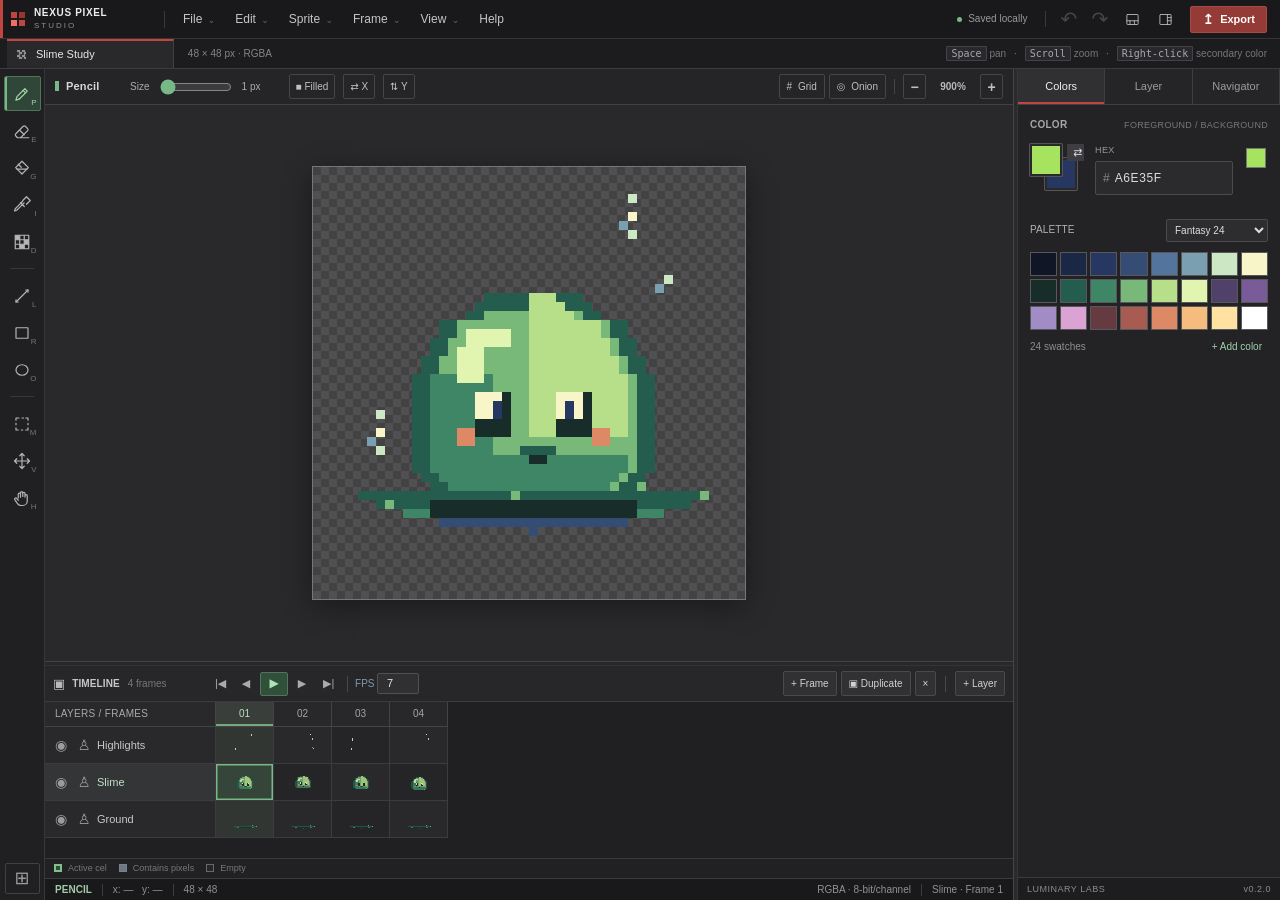
==== studio/index.html @ 0b6ae70a "Publish complete Open Pixel Studio v0.2.0 project" ====
<!doctype html>
<html lang="en">
<head>
  <meta charset="UTF-8" />
  <meta name="viewport" content="width=device-width,initial-scale=1.0" />
  <meta name="theme-color" content="#171719" />
  <title>Nexus Pixel Studio — Pixel art workspace</title>
  <link rel="stylesheet" href="style.css" />
  <link rel="stylesheet" href="workspace.css" />
</head>
<body>
<div class="app">
 <header class="topbar">
  <div class="brand" aria-label="Luminary Nexus Pixel Studio"><div class="brandmark" aria-hidden="true"><i></i><i></i><i></i><i></i></div><div class="brandtext">NEXUS <b>PIXEL</b><small>STUDIO</small></div></div>
  <div class="top-divider"></div>
  <div class="menurow">
   <div class="menu-group"><button class="menu-trigger" data-menu="file">File <span>⌄</span></button><div class="menu-pop" id="menu-file"><button data-action="new">New sprite <kbd>Ctrl N</kbd></button><button data-action="open">Open project / image <kbd>Ctrl O</kbd></button><button data-action="save">Save project <kbd>Ctrl S</kbd></button><div class="menu-rule"></div><button data-action="png">Export frame PNG</button><button data-action="sheet">Export sprite sheet</button><button data-action="gif">Export animated GIF</button><button data-action="atlas">Export atlas JSON</button></div></div>
   <div class="menu-group"><button class="menu-trigger" data-menu="edit">Edit <span>⌄</span></button><div class="menu-pop" id="menu-edit"><button data-action="undo">Undo <kbd>Ctrl Z</kbd></button><button data-action="redo">Redo <kbd>Ctrl Y</kbd></button><div class="menu-rule"></div><button data-action="copy">Copy selected <kbd>Ctrl C</kbd></button><button data-action="cut">Cut selected <kbd>Ctrl X</kbd></button><button data-action="paste">Paste selection <kbd>Ctrl V</kbd></button><button data-action="delete-selection">Clear selection <kbd>Del</kbd></button><button data-action="deselect">Deselect <kbd>Ctrl D</kbd></button></div></div>
   <div class="menu-group"><button class="menu-trigger" data-menu="sprite">Sprite <span>⌄</span></button><div class="menu-pop" id="menu-sprite"><button data-action="resize">Resize canvas</button><button data-action="flip-h">Flip active cel horizontally</button><button data-action="flip-v">Flip active cel vertically</button><button data-action="clear-cel">Clear active cel</button><div class="menu-rule"></div><button data-action="toggle-grid">Toggle pixel grid</button><button data-action="toggle-onion">Toggle onion skin</button></div></div>
   <div class="menu-group"><button class="menu-trigger" data-menu="frame">Frame <span>⌄</span></button><div class="menu-pop" id="menu-frame"><button data-action="add-frame">New empty frame</button><button data-action="duplicate-frame">Duplicate frame</button><button data-action="delete-frame">Delete frame</button><button data-action="play">Play / pause <kbd>Enter</kbd></button></div></div>
   <div class="menu-group"><button class="menu-trigger" data-menu="view">View <span>⌄</span></button><div class="menu-pop" id="menu-view"><button data-action="fit-view">Fit artwork <kbd>F</kbd></button><button data-action="toggle-inspector">Toggle right dock <kbd>Tab</kbd></button><button data-action="toggle-timeline">Toggle timeline <kbd>Shift Tab</kbd></button><div class="menu-rule"></div><button data-action="reset-workspace">Reset workspace</button><div class="menu-rule"></div><button data-action="fullscreen">Full-screen workspace</button></div></div>
   <button class="header-help" id="helpBtn" title="Keyboard shortcuts">Help</button>
  </div>
  <div class="top-spacer"></div>
  <div class="autosave"><span class="save-dot"></span><span id="saveStatus">Saved locally</span></div>
  <div class="header-sep"></div>
  <button class="icon-button" data-action="undo" id="undoBtn" title="Undo (Ctrl+Z)">↶</button>
  <button class="icon-button" data-action="redo" id="redoBtn" title="Redo (Ctrl+Y)">↷</button>
  <button class="icon-button workspace-button" id="timelinePaneBtn" title="Show or hide timeline (Shift+Tab)" aria-label="Toggle timeline" aria-pressed="true"><svg viewBox="0 0 24 24" aria-hidden="true"><rect x="3" y="4" width="18" height="16" rx="1"/><path d="M3 14h18M8 14v6M15 14v6"/></svg></button>
  <button class="icon-button workspace-button" id="dockPaneBtn" title="Show or hide tools dock (Tab)" aria-label="Toggle right dock" aria-pressed="true"><svg viewBox="0 0 24 24" aria-hidden="true"><rect x="3" y="4" width="18" height="16" rx="1"/><path d="M15 4v16M15 9h6M15 14h6"/></svg></button>
  <button class="primary-button" id="exportBtn" data-action="sheet" title="Export sprite sheet. Other formats: File menu"><span>↥</span> Export</button>
 </header>
 <div class="documentbar">
  <div class="documenttab"><div class="tab-swatch"></div><input id="docName" value="Slime Study" aria-label="Project name" spellcheck="false"/><span class="tab-dot" id="dirtyDot">●</span></div>
  <span class="doc-meta" id="docMeta">48 × 48 px · RGBA</span>
  <div class="doc-fill"></div>
  <span class="hint"><kbd>Space</kbd> pan <span class="muted">·</span> <kbd>Scroll</kbd> zoom <span class="muted">·</span> <kbd>Right-click</kbd> secondary color</span>
 </div>
 <main class="workarea">
  <aside class="toolrail" aria-label="Drawing tools">
   <div class="rail-label">DRAW</div>
   <button class="tool active" data-tool="pencil" title="Pencil (P)"><span class="tool-symbol">✎</span><small>P</small></button>
   <button class="tool" data-tool="eraser" title="Eraser (E)"><span class="tool-symbol">◩</span><small>E</small></button>
   <button class="tool" data-tool="fill" title="Fill bucket (G)"><span class="tool-symbol">◈</span><small>G</small></button>
   <button class="tool" data-tool="eyedropper" title="Eyedropper (I)"><span class="tool-symbol">◉</span><small>I</small></button>
   <button class="tool" data-tool="dither" title="Dither brush (D)"><span class="tool-symbol">▦</span><small>D</small></button>
   <div class="rail-divider"></div><div class="rail-label">SHAPE</div>
   <button class="tool" data-tool="line" title="Line (L)"><span class="tool-symbol">╱</span><small>L</small></button>
   <button class="tool" data-tool="rect" title="Rectangle (R)"><span class="tool-symbol">▢</span><small>R</small></button>
   <button class="tool" data-tool="ellipse" title="Ellipse (O)"><span class="tool-symbol">◯</span><small>O</small></button>
   <div class="rail-divider"></div><div class="rail-label">EDIT</div>
   <button class="tool" data-tool="select" title="Rectangular marquee (M)"><span class="tool-symbol">▤</span><small>M</small></button>
   <button class="tool" data-tool="move" title="Move pixels (V)"><span class="tool-symbol">✥</span><small>V</small></button>
   <button class="tool" data-tool="hand" title="Pan (H)"><span class="tool-symbol">⛶</span><small>H</small></button>
   <div class="rail-grow"></div>
   <button class="rail-bottom" id="fitBtn" title="Fit sprite to view">⊞</button>
  </aside>
  <section class="editor-area">
   <div class="canvas-controls">
    <div class="panel-title"><span id="canvasToolName">Pencil</span></div>
    <div class="control-group brush-control"><label for="brushSize">Size</label><input type="range" id="brushSize" min="1" max="16" value="1" /><output id="brushSizeLabel">1 px</output></div>
    <div class="control-group"><button class="tiny-toggle" id="filledToggle" title="Filled shape">■ Filled</button><button class="tiny-toggle" id="symXToggle" title="Mirror horizontally">⇄ X</button><button class="tiny-toggle" id="symYToggle" title="Mirror vertically">⇅ Y</button></div>
    <div class="right-controls"><button class="small-ctl" id="gridToggle" title="Pixel grid"># <span>Grid</span></button><button class="small-ctl" id="onionToggle" title="Previous/next frame overlay">◎ <span>Onion</span></button><span class="control-sep"></span><button class="zoom-ctl" id="zoomOut">−</button><b id="zoomValue">1200%</b><button class="zoom-ctl" id="zoomIn">+</button></div>
   </div>
   <div class="canvas-viewport" id="viewport" tabindex="0" aria-label="Pixel editor canvas">
    <div class="work-grid"></div>
    <div class="canvas-center" id="artboard">
      <canvas id="onionCanvas" aria-hidden="true"></canvas>
      <canvas id="renderCanvas" aria-label="Pixel art drawing canvas"></canvas>
      <div id="pixelGrid"></div><canvas id="interactiveCanvas" aria-hidden="true"></canvas>
      <div id="selectionBox" hidden></div>
    </div>
    <div class="viewport-head"><span class="live-indicator"></span><span>PIXEL PREVIEW</span><span class="viewport-head-muted">nearest neighbor</span></div>
    <div class="viewport-bottom"><div class="axis-mark">↖ <span>Origin · top left</span></div><div class="viewport-instruction">Drag to draw <span>·</span> <kbd>Shift</kbd> straight line</div></div>
   </div>
   <div class="statusbar"><span class="status-tool" id="statusTool">✎ Pencil</span><span class="status-sep"></span><span id="coordLabel">x: — &nbsp; y: —</span><span class="status-sep"></span><span id="sizeLabel">48 × 48</span><span class="status-spacer"></span><span>RGBA · 8-bit/channel</span><span class="status-sep"></span><span id="activeCellLabel">Layer 1 · Frame 1</span></div>
   <div class="timeline-resize" id="timelineResize" role="separator" aria-label="Resize timeline" aria-orientation="horizontal" tabindex="0"></div>
   <div class="timeline-panel">
    <div class="timeline-top"><div class="timeline-heading"><span class="timeline-glyph">▣</span> TIMELINE <span id="frameCountLabel" class="subheading">4 frames</span></div><div class="playback-controls"><button id="firstFrameBtn" title="First frame">|◀</button><button id="prevFrameBtn" title="Previous frame">◀</button><button id="playBtn" class="play-btn" title="Play animation (Enter)">▶</button><button id="nextFrameBtn" title="Next frame">▶</button><button id="lastFrameBtn" title="Last frame">▶|</button><span class="playback-divider"></span><label for="fpsInput">FPS</label><input id="fpsInput" type="number" min="1" max="30" value="8" /></div><div class="timeline-actions"><button id="addFrameBtn" title="Add empty frame">+ Frame</button><button id="duplicateFrameBtn" title="Duplicate frame">▣ Duplicate</button><button id="deleteFrameBtn" title="Delete current frame">×</button><span class="playback-divider"></span><button id="addLayerBtn" title="New layer">+ Layer</button></div></div>
    <div class="timeline-scroll"><div id="timelineGrid" class="timeline-grid"></div></div>
    <div class="timeline-footer"><span><span class="legend-cel active-legend"></span> Active cel</span><span><span class="legend-cel occupied-legend"></span> Contains pixels</span><span><span class="legend-cel empty-legend"></span> Empty</span><div class="timeline-footer-grow"></div><span>Click a cel to edit · Double-click layer name to rename</span></div>
   </div>
  </section>
  <div class="dock-resize" id="dockResize" role="separator" aria-label="Resize right dock" aria-orientation="vertical" tabindex="0"></div>
  <aside class="inspector" id="inspector" data-active-tab="color" aria-label="Editor dock">
   <div class="dock-tabs" role="tablist" aria-label="Dock panels"><button class="dock-tab active" data-dock-tab="color" id="tabColor" role="tab" aria-selected="true" aria-controls="dock-color">Colors</button><button class="dock-tab" data-dock-tab="layer" id="tabLayer" role="tab" aria-selected="false" aria-controls="dock-layer">Layer</button><button class="dock-tab" data-dock-tab="navigator" id="tabNavigator" role="tab" aria-selected="false" aria-controls="dock-navigator">Navigator</button></div>
   <div class="inspector-scroll">
    <div class="inspector-section preview-section" id="dock-navigator" role="tabpanel" aria-labelledby="tabNavigator"><div class="section-heading">LIVE PREVIEW <button id="previewToggle" class="section-button" title="Play / pause preview">▶</button></div><div class="preview-container"><canvas id="previewCanvas" width="48" height="48" aria-label="Live pixel art preview"></canvas></div><div class="preview-caption"><span id="previewName">Slime Study</span><span id="previewFrame">01 / 04</span></div></div>
    <div class="inspector-section color-section" id="dock-color" role="tabpanel" aria-labelledby="tabColor"><div class="section-heading">COLOR <span class="section-faint">FOREGROUND / BACKGROUND</span></div><div class="color-main"><div class="color-stack"><button id="bgSwatch" class="stack-bg" title="Secondary color"></button><button id="fgSwatch" class="stack-fg" title="Primary color"></button><button id="swapColors" class="swap-colors" title="Swap colors (X)">⇄</button></div><div class="color-meta"><label for="colorHex">HEX</label><div class="hex-wrap"><span>#</span><input id="colorHex" value="A6E35F" maxlength="6" spellcheck="false" aria-label="Hex color"/></div></div><input type="color" id="colorPicker" value="#a6e35f" aria-label="Color picker" title="Pick foreground color" /></div>
     <div class="palette-heading"><span>PALETTE</span><select id="paletteSelect" aria-label="Color palette"><option value="DB32">DawnBringer 32</option><option value="PICO8">PICO-8</option><option value="FANTASY">Fantasy 24</option><option value="CUSTOM">Custom</option></select></div><div id="paletteGrid" class="palette-grid"></div><div class="palette-bottom"><span id="paletteInfo">32 swatches</span><button id="addColorBtn">+ Add color</button></div>
    </div>
    <div class="inspector-section layer-section" id="dock-layer" role="tabpanel" aria-labelledby="tabLayer"><div class="section-heading">ACTIVE LAYER <span class="section-faint" id="layerIndex">01 / 03</span></div><div class="layer-properties"><input id="layerName" class="layer-name-input" aria-label="Layer name" value="Highlights"/><div class="layer-property-row"><label>Opacity</label><input id="layerOpacity" type="range" min="0" max="100" value="100"/><span id="opacityReadout">100%</span></div><div class="layer-buttons"><button id="toggleLayerVisibility">◉ Visible</button><button id="toggleLayerLock">♙ Unlocked</button></div><div class="layer-buttons"><button id="layerUp" title="Move layer up">↑ Raise</button><button id="layerDown" title="Move layer down">↓ Lower</button><button id="deleteLayerBtn" title="Delete active layer">× Delete</button></div></div></div>
    <div class="inspector-section export-section" aria-hidden="true"><div class="section-heading">QUICK EXPORT</div><div class="export-tiles"><button data-action="png"><span class="export-icon">▤</span><span>PNG<small>Current frame</small></span></button><button data-action="gif"><span class="export-icon">▣</span><span>GIF<small>Animated loop</small></span></button><button data-action="sheet"><span class="export-icon">▦</span><span>Sheet<small>All frames</small></span></button><button data-action="save"><span class="export-icon">◫</span><span>Project<small>Editable .npx</small></span></button></div></div>
   </div>
   <div class="inspector-footer"><span>LUMINARY LABS</span><span>v0.2.0</span></div>
  </aside>
 </main>
</div>
<div id="toast" class="toast" role="status" aria-live="polite"></div>
<input id="fileInput" type="file" accept=".npx,.json,image/png,image/webp" hidden/>
<dialog id="newDialog" class="modal"><form method="dialog" id="newForm"><div class="modal-top"><div class="modal-kicker">FILE / NEW</div><h2>New sprite</h2><p>Create an RGBA document with a transparent or solid background.</p></div><label>Project name<input name="name" type="text" value="Untitled Sprite" maxlength="60" required /></label><div class="modal-grid"><label>Width (px)<input name="width" type="number" value="64" min="1" max="512" required /></label><label>Height (px)<input name="height" type="number" value="64" min="1" max="512" required /></label></div><label>First layer<select name="background"><option value="transparent">Transparent</option><option value="white">White background</option></select></label><div class="modal-actions"><button type="button" class="ghost-button" id="newCancel">Cancel</button><button type="submit" class="primary-button">Create sprite</button></div></form></dialog>
<dialog id="resizeDialog" class="modal"><form method="dialog" id="resizeForm"><div class="modal-top"><div class="modal-kicker">SPRITE PROPERTIES</div><h2>Resize canvas</h2><p>Resizes the canvas for every layer and frame, preserving artwork from the upper-left corner.</p></div><div class="modal-grid"><label>Width (px)<input name="width" type="number" min="1" max="512" required /></label><label>Height (px)<input name="height" type="number" min="1" max="512" required /></label></div><div class="modal-actions"><button type="button" class="ghost-button" id="resizeCancel">Cancel</button><button type="submit" class="primary-button">Resize</button></div></form></dialog>
<dialog id="helpDialog" class="modal help-modal"><div class="modal-kicker">HELP / KEYBOARD</div><h2>Shortcuts</h2><div class="shortcut-columns"><div><h3>Tools</h3><p><kbd>P</kbd> Pencil</p><p><kbd>E</kbd> Eraser</p><p><kbd>G</kbd> Fill</p><p><kbd>I</kbd> Eyedropper</p><p><kbd>D</kbd> Dither</p><p><kbd>L</kbd> Line</p><p><kbd>R</kbd> Rectangle</p><p><kbd>O</kbd> Ellipse</p><p><kbd>M</kbd> Select</p><p><kbd>V</kbd> Move selection</p><p><kbd>H</kbd> Hand / pan</p></div><div><h3>Workspace</h3><p><kbd>Ctrl Z/Y</kbd> Undo / redo</p><p><kbd>Ctrl S</kbd> Save project</p><p><kbd>Ctrl O</kbd> Open project</p><p><kbd>Ctrl N</kbd> New document</p><p><kbd>Ctrl C/X/V</kbd> Copy / cut / paste</p><p><kbd>Ctrl D</kbd> Deselect</p><p><kbd>Del</kbd> Clear selected pixels</p><p><kbd>X</kbd> Swap colors</p><p><kbd>Enter</kbd> Play / pause</p><p><kbd>[ / ]</kbd> Brush size</p><p><kbd>Space + drag</kbd> Pan</p><p><kbd>Tab</kbd> Toggle right dock</p><p><kbd>Shift Tab</kbd> Toggle timeline</p><p><kbd>F</kbd> Fit artwork</p><p><kbd>Wheel</kbd> Zoom</p></div></div><div class="modal-actions"><button id="helpClose" class="primary-button">Done</button></div></dialog>
<script src="app.js"></script>
</body>
</html>
---- studio/style.css ----
:root{--bg:#0c1322;--bg2:#111b2d;--surface:#172338;--raised:#1c2a40;--border:#2a3850;--border2:#35435b;--text:#e6edf8;--sub:#99a9c1;--muted:#72849f;--accent:#b8f56b;--accent-bg:#283c31;--violet:#ad9cff;--pixel:#79dcce;--danger:#ee8b90;--shadow:0 18px 54px #0005}
*{box-sizing:border-box}html,body{width:100%;height:100%;margin:0}body{background:var(--bg);color:var(--text);font:13px/1.4 'Segoe UI',Inter,system-ui,-apple-system,sans-serif;overflow:hidden}button,input,select{font:inherit}button{cursor:pointer;color:inherit}button:disabled{opacity:.35;cursor:default}button:focus-visible,input:focus-visible,select:focus-visible{outline:2px solid var(--accent);outline-offset:2px}button:hover:not(:disabled){filter:brightness(1.14)}.app{height:100vh;min-height:560px;display:flex;flex-direction:column}.topbar{height:64px;display:flex;align-items:center;gap:13px;background:#0e1726;border-bottom:1px solid #2b3850;padding:0 20px;flex-shrink:0}.brand{width:184px;display:flex;align-items:center;gap:13px;flex-shrink:0}.brandmark{display:grid;grid-template-columns:repeat(2,11px);grid-template-rows:repeat(2,11px);gap:3px;transform:rotate(-4deg)}.brandmark i{background:var(--accent);display:block}.brandmark i:nth-child(2){background:#87d9c7}.brandmark i:nth-child(3){background:#8478df}.brandmark i:nth-child(4){background:#d7f5a1}.brandtext{font-weight:800;line-height:1.13;letter-spacing:1.25px;font-size:14px}.brandtext b{color:var(--accent)}.brandtext small{display:block;font-size:9px;letter-spacing:4.1px;color:var(--sub);margin-top:3px;font-weight:700}.top-divider,.header-sep{height:26px;width:1px;background:var(--border);margin:0 3px}.menurow{display:flex;align-items:center;gap:2px}.menu-group{position:relative}.menu-trigger,.header-help{background:none;border:0;border-radius:5px;padding:8px 10px;color:#c2cee0;font-weight:550}.menu-trigger span{margin-left:5px;color:var(--muted)}.header-help span{margin-left:4px;color:var(--accent)}.menu-pop{display:none;position:absolute;z-index:100;top:35px;left:0;background:#202c40;border:1px solid #40516b;border-radius:10px;padding:7px;min-width:240px;box-shadow:var(--shadow)}.menu-group.open .menu-pop{display:block}.menu-pop button{background:transparent;border:0;display:flex;align-items:center;justify-content:space-between;width:100%;padding:9px 10px;text-align:left;border-radius:5px}.menu-pop button:hover{background:#344760}.menu-rule{height:1px;background:var(--border2);margin:5px}.menu-pop kbd{font-size:10px;color:var(--muted);margin-left:20px}.top-spacer,.doc-fill{flex:1}.autosave{display:flex;align-items:center;gap:8px;color:#a0b5a7;font-size:12px;white-space:nowrap}.save-dot{height:6px;width:6px;border-radius:50%;background:#9ad987;box-shadow:0 0 0 3px #9ad98716}.icon-button{border:0;border-radius:7px;background:#1b2639;font-size:22px;width:35px;height:35px}.primary-button{display:inline-flex;align-items:center;gap:9px;background:var(--accent);color:#172719;padding:11px 16px;border:1px solid #c3ff7d;border-radius:7px;font-weight:780}.primary-button span:first-child{font-size:18px;line-height:1}.primary-button .arrow{color:#627d4d;font-size:11px}.documentbar{height:43px;display:flex;align-items:center;gap:15px;padding:0 18px;background:#141e30;border-bottom:1px solid var(--border);flex-shrink:0}.documenttab{height:100%;display:flex;align-items:center;gap:10px;padding:0 13px;background:#202e44;border-left:1px solid #32435c;border-right:1px solid #32435c;border-top:2px solid var(--accent)}.tab-swatch{width:11px;height:11px;background:linear-gradient(90deg,#a3cf65 50%,#7a9c56 50%)}#docName{border:0;background:none;color:var(--text);font-weight:650;width:116px;outline:0}#docName:focus{border-bottom:1px solid var(--accent)}.tab-dot{font-size:10px;color:var(--accent);opacity:0}.tab-dot.dirty{opacity:1}.doc-meta,.hint{font-size:11px;color:var(--muted);white-space:nowrap}.hint kbd{color:#afbad0;font-size:10px;background:#253248;padding:3px 5px;border-radius:4px}.hint .muted{margin:0 8px}.workarea{min-height:0;flex:1;display:flex}.toolrail{width:64px;background:#101a2a;border-right:1px solid var(--border);display:flex;flex-direction:column;align-items:center;padding:13px 8px 9px;gap:4px;flex-shrink:0;overflow-y:auto;scrollbar-width:none}.rail-label{font-size:8px;letter-spacing:1.8px;color:#697e98;font-weight:800;margin:6px 0 3px}.tool{width:43px;height:40px;border:1px solid transparent;background:transparent;color:#a6b6cb;border-radius:7px;display:flex;align-items:center;justify-content:center;position:relative}.tool:hover{background:#223249;border-color:#334861}.tool.active{background:#293e38;border-color:#567d51;color:var(--accent)}.tool-symbol{font-size:23px;line-height:1;font-family:Arial,sans-serif}.tool small{position:absolute;right:3px;bottom:1px;font-size:8px;color:#899bb2}.tool.active small{color:#8fb96a}.rail-divider{height:1px;background:var(--border);width:31px;margin:8px}.rail-grow{flex:1;min-height:15px}.rail-bottom{background:#1c2a3c;border:1px solid var(--border);border-radius:7px;width:40px;height:36px;color:var(--sub);font-size:22px}.editor-area{min-width:0;flex:1;display:flex;flex-direction:column}.canvas-controls{height:49px;display:flex;gap:25px;align-items:center;border-bottom:1px solid var(--border);background:#172236;padding:0 17px;flex-shrink:0}.panel-title,.section-heading,.timeline-heading{font-size:10px;font-weight:800;letter-spacing:1.45px;color:#c1d2e7;white-space:nowrap}.tiny-cube{display:inline-block;height:9px;width:9px;background:var(--accent);margin-right:7px}.context-divider{color:#637894;margin:0 5px}.panel-title #canvasToolName{color:var(--accent);letter-spacing:.2px;text-transform:none}.control-group{display:flex;align-items:center;gap:9px}.control-group label,.control-group output{color:var(--sub);font-size:11px}.control-group input[type=range]{width:84px}.control-group output{min-width:34px}.tiny-toggle{font-size:11px;background:#1d2b40;border:1px solid #30425c;border-radius:5px;padding:6px 8px;white-space:nowrap}.tiny-toggle.selected,.small-ctl.selected{background:#314b39;border-color:#678d62;color:var(--accent)}.right-controls{margin-left:auto;display:flex;align-items:center;gap:9px}.small-ctl,.zoom-ctl{background:#1c2b41;border:1px solid #304159;border-radius:5px;padding:6px 8px;white-space:nowrap;font-size:12px}.small-ctl span{font-size:11px;margin-left:4px}.control-sep{width:1px;height:23px;background:var(--border)}.zoom-ctl{width:26px;height:28px;font-weight:700;font-size:15px;padding:0}.right-controls b{min-width:50px;text-align:center;color:#b9c7da;font-size:11px}.canvas-viewport{min-height:170px;flex:1;position:relative;overflow:hidden;background-color:#101929;cursor:crosshair;touch-action:none}.work-grid{position:absolute;inset:0;background-image:linear-gradient(#25314960 1px,transparent 1px),linear-gradient(90deg,#25314960 1px,transparent 1px);background-size:32px 32px;mask-image:linear-gradient(to bottom,transparent,#000 15%,#000 85%,transparent);pointer-events:none}.canvas-center{position:absolute;top:50%;left:50%;transform:translate(-50%,-50%);box-shadow:0 0 0 1px #71839b8a,0 18px 90px #0009;image-rendering:pixelated;background-color:#263344;background-image:conic-gradient(#34445c 25%,transparent 0 50%,#34445c 0 75%,transparent 0);background-size:16px 16px}.canvas-center canvas{display:block;position:absolute;inset:0;width:100%;height:100%;image-rendering:pixelated}.canvas-center #renderCanvas{z-index:2}.canvas-center #onionCanvas{z-index:1}.canvas-center #interactiveCanvas{z-index:4;pointer-events:none}#pixelGrid{position:absolute;inset:0;z-index:3;pointer-events:none;opacity:0}#pixelGrid.on{opacity:1}#selectionBox{position:absolute;z-index:5;border:1px dashed #fff;outline:1px dashed #151e2c;pointer-events:none;animation:march 0.4s linear infinite}#selectionBox[hidden]{display:none}@keyframes march{to{border-color:#7fe7db;outline-color:#fff}}.viewport-head{position:absolute;top:19px;left:20px;display:flex;gap:9px;align-items:center;color:#acbdd4;font-size:9px;letter-spacing:1.5px;font-weight:800;pointer-events:none}.live-indicator{width:6px;height:6px;border-radius:50%;background:#9ce5ad}.viewport-head-muted{font-weight:400;color:#637793;letter-spacing:.2px;margin-left:8px}.viewport-bottom{position:absolute;bottom:18px;left:21px;right:21px;display:flex;justify-content:space-between;color:#8094ae;font-size:11px;pointer-events:none}.axis-mark{color:#9ac8bd}.axis-mark span{color:#657991;margin-left:5px}.viewport-instruction kbd{padding:2px 4px;background:#1f2e42;border-radius:4px}.viewport-instruction span{padding:0 6px;color:#586d89}.statusbar{height:27px;flex-shrink:0;display:flex;align-items:center;padding:0 16px;background:#172339;border-top:1px solid #273850;color:#8ea1bc;font-size:10px;gap:13px}.status-tool{color:var(--accent)}.status-sep{height:13px;width:1px;background:#33455f}.status-spacer{flex:1}.timeline-panel{height:246px;flex-shrink:0;border-top:1px solid #32425a;background:#111d2e;display:flex;flex-direction:column}.timeline-top{height:50px;display:flex;align-items:center;gap:17px;padding:0 15px;border-bottom:1px solid var(--border);flex-shrink:0}.timeline-heading{min-width:184px}.timeline-glyph{font-size:17px;color:var(--accent);vertical-align:-1px;margin-right:6px}.subheading{font-size:10px;font-weight:500;letter-spacing:0;color:#7890ab;margin-left:7px}.playback-controls{display:flex;align-items:center;gap:5px}.playback-controls button{white-space:nowrap;border:1px solid transparent;background:transparent;color:#a6b8cb;border-radius:5px;width:27px;height:27px;font-size:11px}.playback-controls button.play-btn{border-color:#648a67;color:var(--accent);background:#2a423c;width:33px;font-size:12px}.playback-divider{height:23px;width:1px;background:var(--border);margin:0 8px}.playback-controls label{color:#8396b0;font-size:10px}.playback-controls input{width:42px;background:#223249;color:#d2def2;border:1px solid #394c68;border-radius:4px;padding:4px;text-align:center;font-size:11px}.timeline-actions{display:flex;align-items:center;gap:6px;margin-left:auto}.timeline-actions button{border:1px solid #33465f;background:#223148;color:#aebed3;padding:7px 9px;border-radius:5px;font-size:11px;white-space:nowrap}.timeline-scroll{flex:1;min-height:0;overflow:auto}.timeline-grid{display:grid;grid-auto-rows:min-content;min-width:max-content}.timeline-header,.timeline-layer{height:41px;display:flex;align-items:center;border-right:1px solid var(--border);border-bottom:1px solid var(--border);background:#1a293f;position:sticky;left:0;z-index:3}.timeline-header{height:30px;background:#19273c;padding:0 11px;font-size:10px;color:#93a5bc;letter-spacing:1px;font-weight:700}.timeline-layer{padding:0 8px;gap:7px}.timeline-layer.active{background:#283c49}.layer-visibility,.layer-lock{width:21px;height:21px;border:0;background:transparent;color:#839bb3;font-size:14px;padding:0}.layer-visibility.off,.layer-lock.locked{color:#52657c}.layer-label{background:transparent;border:0;padding:0;text-align:left;max-width:115px;min-width:0;overflow:hidden;text-overflow:ellipsis;color:#bdcce0;font-weight:600;flex:1}.timeline-layer.active .layer-label{color:var(--accent)}.frame-header{height:30px;border:0;border-right:1px solid #2a3851;border-bottom:1px solid #2b3a52;background:#1a293e;color:#899eb9;font-size:10px;display:flex;justify-content:center;align-items:center;gap:5px}.frame-header.active{background:#2e443b;color:var(--accent)}.frame-header small{font-size:9px;color:#5d728b}.cel{height:41px;border:0;border-right:1px solid #2b3b52;border-bottom:1px solid #2b3b52;background:#152238;display:flex;align-items:center;justify-content:center;padding:4px;position:relative}.cel:nth-child(even){background:#17243a}.cel img{height:29px;width:34px;object-fit:contain;image-rendering:pixelated;opacity:.85}.cel.active{background:#304a41!important;box-shadow:inset 0 0 0 2px #b0ef71;z-index:1}.cel.current-frame:not(.active){background:#223344}.cel-empty{height:7px;width:7px;border:1px solid #52647b;transform:rotate(45deg)}.cel.active .cel-empty{border-color:#b0ef71}.timeline-footer{height:28px;display:flex;align-items:center;gap:17px;padding:0 14px;border-top:1px solid var(--border);font-size:10px;color:#7d91ad;flex-shrink:0}.timeline-footer>span{display:flex;align-items:center;gap:6px;white-space:nowrap}.legend-cel{display:inline-block;width:11px;height:11px;border:1px solid #6b849e}.active-legend{border:2px solid var(--accent);background:#314a3d}.occupied-legend{background:#647ca0}.empty-legend{background:#152238}.timeline-footer-grow{flex:1}.inspector{width:276px;flex-shrink:0;background:#162136;border-left:1px solid #2d3d55;display:flex;flex-direction:column;min-height:0}.inspector-scroll{overflow-y:auto;flex:1;scrollbar-color:#364b62 #162136}.inspector-section{padding:16px 17px 17px;border-bottom:1px solid #2e3c53}.section-heading{display:flex;align-items:center;justify-content:space-between;margin-bottom:14px;font-size:10px}.section-faint{font-size:9px;color:#6e83a0;letter-spacing:.3px;font-weight:500}.section-button{background:#23364a;border:1px solid #40536c;color:var(--accent);border-radius:4px;font-size:11px;padding:3px 8px}.preview-container{height:135px;display:flex;align-items:center;justify-content:center;overflow:hidden;background:radial-gradient(ellipse at center,#2a3a52,#192638);border:1px solid #3b4e65;border-radius:7px;position:relative}.preview-container:before{content:'';position:absolute;inset:0;background-image:linear-gradient(#ffffff04 1px,transparent 1px),linear-gradient(90deg,#ffffff04 1px,transparent 1px);background-size:16px 16px}#previewCanvas{height:120px;width:120px;object-fit:contain;image-rendering:pixelated;position:relative}.preview-caption{display:flex;justify-content:space-between;font-size:10px;color:#869bb6;padding-top:9px}#previewName{color:#c1cee1}.color-main{display:flex;align-items:center;gap:15px}.color-stack{width:66px;height:59px;position:relative;flex-shrink:0}.color-stack button{position:absolute;border:3px solid #172438;border-radius:5px;box-shadow:0 0 0 1px #4e6177}.stack-fg{width:43px;height:40px;left:0;top:0;z-index:2}.stack-bg{width:43px;height:40px;left:17px;top:16px}.swap-colors{top:0;right:0;border:0!important;box-shadow:none!important;background:#25364e;color:#bccbde;z-index:3;font-size:12px;width:18px;height:18px}.color-meta{flex:1;min-width:0}.color-meta label{color:#8296b0;font-size:9px;letter-spacing:1.5px;display:block;margin-bottom:5px}.hex-wrap{display:flex;align-items:center;gap:3px;background:#202f47;border:1px solid #354963;border-radius:5px;padding:7px 10px}.hex-wrap span{color:var(--muted)}#colorHex{background:transparent;outline:0;border:0;color:#e4eef9;width:100%;letter-spacing:1px;font-weight:700;text-transform:uppercase}#colorPicker{height:33px;width:28px;border:0;background:transparent;padding:0;cursor:pointer}.palette-heading{display:flex;justify-content:space-between;align-items:center;margin-top:19px;margin-bottom:10px;font-size:9px;letter-spacing:1px;color:#879bb4;font-weight:700}.palette-heading select{background:#24344b;color:#d4dff0;border:1px solid #3b4e65;border-radius:5px;padding:5px;font-size:10px;max-width:135px}.palette-grid{display:grid;grid-template-columns:repeat(8,minmax(0,1fr));gap:5px}.palette-swatch{height:22px;border:1px solid #4a596c;border-radius:3px;position:relative}.palette-swatch.active{outline:2px solid #e2f6b8;outline-offset:2px;z-index:1}.palette-bottom{display:flex;justify-content:space-between;align-items:center;color:#778ca6;font-size:10px;margin-top:13px}.palette-bottom button{background:transparent;color:var(--accent);border:0;font-size:10px}.layer-name-input{width:100%;border:1px solid #3c5069;border-radius:5px;background:#213249;color:#dce7f4;font-weight:650;padding:8px 10px;margin-bottom:12px}.layer-property-row{display:flex;align-items:center;gap:10px;font-size:10px;color:#8fa3bc}.layer-property-row input{min-width:0;flex:1}.layer-property-row span{width:33px;text-align:right}.layer-buttons{display:flex;gap:6px;margin-top:13px}.layer-buttons button{flex:1;min-width:0;background:#213148;border:1px solid #364a63;border-radius:5px;font-size:10px;padding:7px 4px;color:#adbed4}.export-tiles{display:grid;grid-template-columns:1fr 1fr;gap:8px}.export-tiles button{display:flex;align-items:center;gap:9px;background:#213047;border:1px solid #354960;border-radius:6px;padding:10px 8px;text-align:left;font-size:12px;font-weight:700}.export-icon{color:var(--accent);font-size:22px}.export-tiles button small{display:block;font-size:9px;font-weight:450;color:#8399b3}.inspector-footer{height:35px;border-top:1px solid var(--border);display:flex;justify-content:space-between;align-items:center;padding:0 15px;font-size:9px;letter-spacing:1.1px;color:#6e859d;flex-shrink:0}.brand-tiny{color:#8ba7a1;font-weight:800}.brand-tiny i{display:inline-block;width:7px;height:7px;background:var(--accent);margin-right:5px}.toast{position:fixed;left:50%;bottom:22px;transform:translate(-50%,16px);padding:11px 17px;background:#263e34;color:#d5f9c0;border:1px solid #658a62;box-shadow:var(--shadow);border-radius:8px;z-index:300;opacity:0;pointer-events:none;transition:opacity .16s,transform .16s;font-weight:650}.toast.show{opacity:1;transform:translate(-50%,0)}.modal{width:min(460px,calc(100vw - 32px));border:1px solid #485d71;background:#19273b;color:var(--text);border-radius:13px;padding:26px;box-shadow:0 25px 100px #0009}.modal::backdrop{background:#040a14c9;backdrop-filter:blur(5px)}.modal-top{margin-bottom:25px}.modal-kicker{color:var(--accent);letter-spacing:2px;font-weight:800;font-size:10px}.modal h2{margin:8px 0;font-size:26px;letter-spacing:-.6px}.modal p{font-size:12px;color:var(--sub);line-height:1.6}.modal form>label,.modal-grid>label{display:block;color:#aebfd4;font-weight:650;margin:13px 0;font-size:11px}.modal form input,.modal form select{display:block;width:100%;padding:11px 12px;background:#25364e;color:var(--text);border:1px solid #445a75;border-radius:6px;margin-top:7px}.modal-grid{display:grid;grid-template-columns:1fr 1fr;gap:13px}.modal-actions{display:flex;justify-content:flex-end;gap:10px;margin-top:24px}.ghost-button{background:transparent;border:1px solid #485e75;padding:9px 14px;border-radius:7px}.shortcut-columns{display:grid;grid-template-columns:1fr 1fr;gap:16px}.shortcut-columns h3{font-size:11px;color:var(--accent);margin-top:20px}.shortcut-columns p{display:flex;align-items:center;gap:10px;margin:8px 0}.shortcut-columns kbd{color:#c9dcf2;background:#293b53;padding:4px 6px;border-radius:4px;font-size:10px;min-width:34px;text-align:center}.help-modal{width:min(560px,calc(100vw - 32px))}input[type=range]{accent-color:var(--accent)}
@media(max-width:1230px){.inspector{width:244px}.canvas-controls{gap:12px}.hint{display:none}.topbar{gap:7px;padding:0 10px}.brand{width:166px}.inspector-section{padding:12px}.timeline-heading{min-width:145px}.timeline-top{gap:9px}.timeline-actions button{padding:6px}.right-controls{gap:4px}}
@media(max-width:990px){.inspector{width:212px}.brand{width:130px}.brandtext{font-size:11px}.top-divider,.header-help,.autosave,.canvas-controls .control-group:nth-of-type(3),.right-controls .small-ctl span,.timeline-actions #duplicateFrameBtn,.timeline-footer>span:last-child{display:none}.canvas-controls{padding:0 9px}.control-group input[type=range]{width:52px}.timeline-heading{min-width:105px}.timeline-top{padding:0 8px}.timeline-actions{gap:2px}.menu-trigger{padding:7px}.toolrail{width:55px}.palette-grid{gap:3px}}
---- studio/workspace.css ----
/* Nexus Pixel Studio 0.2 — Luminary workspace skin.
   Color is semantic: red = Luminary identity, green = edit / success.
   This sheet deliberately avoids marketing cards, gradients and dashboard chrome. */
:root{
  --bg:#171719;
  --bg2:#1b1b1d;
  --surface:#242426;
  --raised:#2b2b2e;
  --border:#39393d;
  --border2:#4a4a4e;
  --text:#e7e5e3;
  --sub:#aaa9aa;
  --muted:#858488;
  --accent:#77b889;
  --accent-bg:#25382c;
  --brand-red:#bf463f;
  --brand-red-light:#ed7167;
  --violet:#a5a5a5;
  --pixel:#80b990;
  --danger:#d97c74;
  --shadow:0 6px 30px #0009;
  --dock-width:262px;
  --timeline-size:212px;
}
html,body{background:#171719;color:var(--text)}
body{font:12px/1.35 'Segoe UI',Arial,system-ui,sans-serif;letter-spacing:.025px}
button,input,select{font-size:inherit}
button:hover:not(:disabled){filter:none}
button:focus-visible,input:focus-visible,select:focus-visible,[tabindex]:focus-visible{outline:1px solid var(--accent);outline-offset:-1px}
::selection{background:#386248;color:#fff}
.app{min-height:440px}

/* Compact application menu, not a website header. */
.topbar{height:39px;padding:0 10px 0 0;gap:2px;background:#19191b;border-bottom:1px solid #353538}
.brand{height:100%;width:162px;gap:9px;padding:0 13px 0 11px;position:relative}
.brand:before{content:'';position:absolute;left:0;top:0;bottom:0;width:3px;background:var(--brand-red)}
.brandmark{grid-template-columns:repeat(2,6px);grid-template-rows:repeat(2,6px);gap:2px;transform:none}
.brandmark i,.brandmark i:nth-child(2),.brandmark i:nth-child(3),.brandmark i:nth-child(4){background:var(--brand-red)}
.brandmark i:nth-child(2){background:#9a3432}.brandmark i:nth-child(3){background:#f06e63}
.brandtext{font-family:'Segoe UI',Arial,sans-serif;letter-spacing:.65px;font-size:10px;font-weight:750;line-height:1.05;color:#ededee;white-space:nowrap}
.brandtext b{color:#ededee}.brandtext small{font-size:8px;letter-spacing:2px;font-weight:450;margin-top:3px;color:#919093}
.top-divider{height:17px;margin:0 6px 0 0;background:#39393d}
.menurow{gap:0}
.menu-trigger,.header-help{padding:6px 10px;border-radius:0;font-weight:500;color:#c6c5c5;min-height:28px}
.menu-trigger span{color:#656568;font-size:9px;margin-left:2px}
.menu-trigger:hover,.header-help:hover,.menu-group.open .menu-trigger{background:#303034;color:#fff}
.header-help span{color:var(--sub)}
.menu-pop{top:29px;background:#242426;border:1px solid #505053;border-radius:2px;box-shadow:0 9px 24px #000a;padding:4px;min-width:226px}
.menu-pop button{padding:7px 10px;border-radius:1px;font-size:12px}
.menu-pop button:hover{background:#414144}
.menu-pop kbd{font-family:inherit;color:#969597;font-size:10px}
.menu-rule{background:#3d3d40;margin:4px 0}
.autosave{font-size:10px;color:#989a98;margin:0 10px;gap:6px}
.save-dot{background:var(--accent);height:5px;width:5px;box-shadow:none}
.header-sep{height:16px;background:#3a3a3c;margin:0 6px}
.icon-button{background:transparent;border:1px solid transparent;color:#bbbcbf;border-radius:2px;height:27px;width:29px;font-size:20px;line-height:1;padding:0;display:grid;place-items:center}
.icon-button:hover:not(:disabled){background:#323235;border-color:#434347}
.icon-button:disabled{opacity:.27}
.workspace-button{margin-left:2px}
.workspace-button svg{width:15px;height:15px;fill:none;stroke:currentColor;stroke-width:1.4;stroke-linecap:round;stroke-linejoin:round}
.workspace-button[aria-pressed="false"]{color:#66676b}
.primary-button{height:27px;padding:3px 11px;margin:0 3px 0 8px;background:#943b37;color:#fff;border:1px solid #a84a43;border-radius:2px;font-size:11px;font-weight:600;gap:6px}
.primary-button:hover:not(:disabled){background:#ac4841;border-color:#c4594f}
.primary-button span:first-child{font-size:14px}
.primary-button .arrow{display:none}

/* Document tabs are part of the frame, not another dashboard bar. */
.documentbar{height:30px;padding:0 0 0 7px;gap:14px;background:#1c1c1e;border-bottom:1px solid #3c3c40}
.documenttab{height:29px;min-width:166px;padding:0 10px;gap:8px;background:#29292b;border:0;border-top:2px solid var(--brand-red);border-right:1px solid #414145}
.tab-swatch{height:9px;width:9px;background:repeating-conic-gradient(#8f8f8f 0% 25%,#38383a 0% 50%) 0/5px 5px}
#docName{font-weight:500;color:#e8e8e9;font-size:11px;max-width:180px;outline:0}
#docName:focus{border-bottom:1px solid var(--accent)}
.tab-dot{font-size:8px;color:var(--brand-red-light)}
.doc-meta{color:#858487;font-size:10px}
.hint{color:#77777b;font-size:10px;margin-right:13px}
.hint kbd{border:1px solid #434347;background:#29292d;padding:1px 4px;border-radius:1px;color:#aaa9ad}
.hint .muted{margin:0 5px}

/* Dense tools rail: no wordy section bands, flat selected tool. */
.workarea{background:#202022;min-height:0}
.toolrail{width:45px;padding:7px 3px 6px;gap:2px;background:#202022;border-right:1px solid #37373a;scrollbar-width:thin}
.rail-label{display:none}
.rail-divider{width:24px;background:#39393b;margin:7px 0}
.tool{height:35px;width:37px;border:1px solid transparent;border-radius:2px;color:#b5b5b6}
.tool:hover{background:#343436;border-color:#424246}
.tool.active{background:#304639;border-color:#4c7559;color:#a0d5a6;box-shadow:inset 2px 0 0 var(--accent)}
.tool-symbol{display:flex;align-items:center;justify-content:center;font-family:Arial,sans-serif;font-size:20px}
.tool-symbol svg{width:18px;height:18px;fill:none;stroke:currentColor;stroke-width:1.6;stroke-linejoin:round;stroke-linecap:round}
.tool small{font-family:Arial,sans-serif;font-size:8px;color:#74757a;right:3px;bottom:1px}
.tool.active small{color:#a0d5a6}
.rail-grow{min-height:8px}
.rail-bottom{height:31px;width:35px;background:transparent;border:1px solid #414144;border-radius:2px;color:#9b9b9d;font-size:18px}

/* The canvas is the main surface; controls read like a toolbar. */
.editor-area{min-width:0}
.canvas-controls{height:36px;padding:0 10px;gap:13px;background:#252527;border-bottom:1px solid #414144}
.panel-title{font-size:11px;letter-spacing:0;font-weight:600;color:#d2d1d2;min-width:62px;text-transform:none}
.tiny-cube,.context-divider{display:none}
.panel-title #canvasToolName{color:#d7d7d7;font-weight:600}
.panel-title::before{content:'';display:inline-block;width:4px;height:10px;background:var(--accent);margin-right:7px;vertical-align:-1px}
.control-group{gap:8px}
.control-group label,.control-group output{font-size:10px;color:#ababaf}
.control-group input[type=range]{width:72px}
.tiny-toggle,.small-ctl,.zoom-ctl{height:25px;background:transparent;border:1px solid #45454a;color:#c0c0c2;border-radius:2px;padding:3px 6px;font-size:10px}
.tiny-toggle.selected,.small-ctl.selected{color:#a2cdaa;background:#304235;border-color:#4a7554}
.right-controls{gap:4px}
.small-ctl{padding:3px 7px}
.small-ctl span{font-size:10px;margin-left:3px}
.control-sep{height:15px;background:#454549;margin:0 4px}
.zoom-ctl{width:23px;height:25px;font-size:14px}
.right-controls b{min-width:46px;font-size:10px;color:#b9b9bb}
.canvas-viewport{background:#29292b;min-height:110px;outline:none}
.canvas-viewport:focus-visible{outline:-1px}
.work-grid,.viewport-head,.viewport-bottom{display:none}
.canvas-center{background-color:#424243;background-image:conic-gradient(#505052 25%,transparent 0 50%,#505052 0 75%,transparent 0);background-size:16px 16px;box-shadow:0 0 0 1px #77777a,0 6px 28px #0006}
#selectionBox{outline-color:#2b2b2b}
@keyframes march{to{border-color:#6bc87e;outline-color:#fff}}

/* Timeline is a dock, with an actual splitter. */
.timeline-resize{order:2;height:5px;flex:0 0 5px;background:#28282a;border-top:1px solid #444448;border-bottom:1px solid #333338;cursor:row-resize;position:relative}
.timeline-resize:hover,.timeline-resize.dragging{background:#555259}
.timeline-panel{order:3;height:var(--timeline-size);background:#202022;border-top:0}
.statusbar{order:4;height:22px;background:#19191b;border-top:1px solid #3a3a3c;color:#929296;padding:0 10px;gap:10px;font-size:10px}
.status-tool{color:#a3cbaa;font-weight:550}
.status-sep{background:#3d3d3f;height:12px}
.timeline-top{height:36px;gap:13px;padding:0 8px;background:#272729;border-bottom:1px solid #3b3b3d}
.timeline-heading,.section-heading{font-size:10px;letter-spacing:.1px;color:#c8c7c7;font-weight:600}
.timeline-heading{min-width:142px}
.timeline-glyph{color:#b9b9b9;font-size:13px;margin-right:4px}
.subheading{font-size:10px;margin-left:5px;color:#77787c}
.playback-controls{gap:2px}
.playback-controls button{width:24px;height:24px;border-radius:2px;color:#aaa9ab}
.playback-controls button:hover{background:#363639}
.playback-controls button.play-btn{background:#30503a;border:1px solid #53745c;color:#b0e3b7;width:28px}
.playback-divider{height:16px;margin:0 5px;background:#48484a}
.playback-controls input{width:42px;padding:2px 3px;border:1px solid #505054;border-radius:2px;background:#303033;color:#e2e0e0}
.timeline-actions{gap:4px}
.timeline-actions button{background:#313133;border:1px solid #4a4a4d;border-radius:2px;color:#d3d1d2;padding:5px 7px;font-size:10px}
.timeline-actions button:hover{background:#3c3c3d}
.timeline-scroll{scrollbar-color:#5b5b5e #29292b}
.timeline-grid{--layer-column:171px}
.timeline-header{height:25px;background:#29292c;color:#a8a8ac;border-color:#444448;padding-left:10px;letter-spacing:.3px;font-weight:500;font-size:10px}
.timeline-layer{height:37px;background:#29292c;border-color:#3c3c40;padding:0 6px;gap:3px}
.timeline-layer.active{background:#333536}
.timeline-layer.active .layer-label{color:#c4e1c7}
.layer-visibility,.layer-lock{color:#9b9b9e;width:20px;height:23px}
.layer-label{max-width:115px;font-size:11px;font-weight:500;color:#c8c7c9}
.frame-header{height:25px;color:#a4a4a6;border-color:#444448;background:#28282b;font-size:10px}
.frame-header.active{background:#3a3e3a;color:#bbdec2;box-shadow:inset 0 -2px #75aa81}
.cel{height:37px;background:#252527;border-color:#3c3c40;padding:3px}
.cel:nth-child(even){background:#29292b}
.cel img{height:28px}
.cel.active{background:#364539!important;box-shadow:inset 0 0 0 1.5px #78b886}
.cel.current-frame:not(.active){background:#323633}
.cel-empty{border-color:#66676b}
.cel.active .cel-empty{border-color:#b1e3bb}
.timeline-footer{height:20px;padding:0 9px;gap:12px;color:#77777a;background:#212123;font-size:9px}
.timeline-footer>span:last-child{display:none}
.legend-cel{width:8px;height:8px}
.active-legend{background:#304d38;border-color:#80c08b}
.occupied-legend{background:#767679}
.empty-legend{background:#262629;border-color:#68686b}

/* A single utility dock, switched by tabs instead of stacked cards. */
.dock-resize{width:5px;flex:0 0 5px;background:#2a2a2b;border-left:1px solid #454547;border-right:1px solid #363638;cursor:col-resize}
.dock-resize:hover,.dock-resize.dragging{background:#575259}
.inspector{width:var(--dock-width);background:#232325;border:0}
.dock-tabs{height:36px;flex:0 0 36px;display:flex;align-items:stretch;background:#252528;border-bottom:1px solid #404043}
.dock-tab{flex:1;border:0;border-right:1px solid #3e3e41;background:transparent;color:#9c9c9f;font-size:11px;font-weight:500;padding:0 6px;border-radius:0}
.dock-tab.active{background:#303032;color:#f0eeee;box-shadow:inset 0 -2px 0 var(--brand-red)}
.dock-tab:hover{background:#343436;color:#fff}
.inspector-scroll{background:#232325;scrollbar-color:#515154 #232325}
.inspector-section{border:0;padding:13px 12px 15px;background:transparent}
.inspector-section .section-heading{color:#a7a6aa;letter-spacing:.25px;margin-bottom:12px;font-size:10px;text-transform:none}
.inspector[data-active-tab="color"] .inspector-section:not(.color-section),
.inspector[data-active-tab="layer"] .inspector-section:not(.layer-section),
.inspector[data-active-tab="navigator"] .inspector-section:not(.preview-section){display:none}
.inspector .export-section{display:none!important}
.section-faint{font-size:9px;color:#77777b}
.color-main{gap:11px;align-items:flex-start}
.color-stack{width:54px;height:52px}
.color-stack button{border:2px solid #29292b;border-radius:1px;box-shadow:0 0 0 1px #555558}
.stack-fg{height:32px;width:32px}
.stack-bg{height:32px;width:32px;left:15px;top:14px}
.swap-colors{width:17px;height:17px;background:#3e3e42;color:#ddd;border:0!important;font-size:11px}
.color-meta label{font-size:9px;letter-spacing:.4px;color:#98989a;margin-bottom:5px}
.hex-wrap{background:#2b2b2e;border:1px solid #4b4b4e;border-radius:2px;padding:7px 7px}
#colorHex{color:#dddcdc;font-weight:500;letter-spacing:.6px}
#colorPicker{height:28px;width:24px}
.palette-heading{margin-top:23px;margin-bottom:10px;font-size:10px;letter-spacing:.1px;color:#b1b1b3;font-weight:500}
.palette-heading select{background:#2d2d30;color:#ddd;border:1px solid #49494e;border-radius:2px;padding:4px;max-width:130px;font-size:10px}
.palette-grid{grid-template-columns:repeat(8,minmax(0,1fr));gap:3px}
.palette-swatch{height:24px;border:1px solid #58585b;border-radius:0}
.palette-swatch.active{outline:1px solid #f6f5f2;outline-offset:1px}
.palette-bottom{margin-top:9px;font-size:10px;color:#8e8d90}
.palette-bottom button{color:#a3d0ac;font-size:10px}
.layer-name-input{padding:7px 8px;border:1px solid #4b4b4f;border-radius:2px;background:#2d2d30;color:#efeeee;font-weight:500}
.layer-property-row{color:#b7b5b6;font-size:10px}
.layer-buttons{margin-top:10px;gap:4px}
.layer-buttons button{background:#303033;color:#d0ced0;border:1px solid #4a4a4e;border-radius:2px;padding:7px 2px;font-size:10px}
.preview-container{height:170px;border-radius:1px;border:1px solid #4a4a4c;background:#2b2b2d}
.preview-container:before{display:none}
#previewCanvas{height:150px;width:150px}
.preview-caption{color:#a0a0a1}
.section-button{background:#323337;border:1px solid #525357;color:#a0d4a9;border-radius:2px}
.inspector-footer{height:23px;background:#1d1d1f;border-top:1px solid #3b3b3d;color:#8d8b8e;letter-spacing:.5px;padding:0 9px;font-size:9px}

/* Dialogs should feel like OS dialogs, not onboarding cards. */
.toast{border-radius:2px;background:#25362b;border:1px solid #527458;box-shadow:0 5px 22px #0008;color:#c2ebca;font-weight:500;padding:8px 13px;font-size:11px}
.modal{border:1px solid #535357;background:#27272a;border-radius:3px;padding:22px;box-shadow:0 20px 70px #000c}
.modal::backdrop{background:#111b}
.modal-kicker{color:#a3a2a4;letter-spacing:.5px;font-size:10px;font-weight:500}
.modal h2{font-size:19px;letter-spacing:0;margin:10px 0 5px;font-weight:600}
.modal p{font-size:11px;color:#a8a8ab;line-height:1.5}
.modal form>label,.modal-grid>label{font-size:11px;font-weight:500;color:#c7c6c8}
.modal form input,.modal form select{border-radius:2px;border:1px solid #56565a;background:#323235;color:#efeeee;padding:9px}
.modal .primary-button{height:32px}
.ghost-button{border-radius:2px;border:1px solid #58585a;background:#303033;padding:6px 12px}
.shortcut-columns h3{color:#bac9bd}
.shortcut-columns kbd{border-radius:1px;background:#353538;color:#d8d8d8}
input[type=range]{accent-color:var(--accent)}

body.dock-hidden .inspector,body.dock-hidden .dock-resize{display:none}
body.timeline-hidden .timeline-panel,body.timeline-hidden .timeline-resize{display:none}
body.is-resizing{cursor:col-resize!important;user-select:none}
body.is-resizing.timeline-drag{cursor:row-resize!important}
body.is-resizing *{cursor:inherit!important}

@media(max-width:1160px){
 .hint{display:none}
 .brand{width:148px}
 .canvas-controls{gap:8px}
 .timeline-heading{min-width:116px}
 .timeline-actions{gap:2px}
}
@media(max-width:860px){
 .brand{width:123px;padding:0 7px}
 .brandtext{font-size:9px}
 .brandtext small{letter-spacing:1px}
 .top-divider,.autosave,.header-sep{display:none}
 .menu-trigger,.header-help{padding:5px 6px}
 .documentbar{gap:7px}
 .control-group input[type=range]{width:45px}
 .canvas-controls{padding:0 5px}
 .canvas-controls .control-group:nth-of-type(3){display:none}
 .timeline-actions #duplicateFrameBtn{display:none}
 .timeline-heading{min-width:84px}
 .timeline-top{gap:5px}
 .timeline-actions button{padding:4px}
 .toolrail{width:39px;padding:5px 1px}
 .tool{width:35px}
}
@media(max-width:650px){
 .doc-meta,.right-controls .small-ctl span,.timeline-footer{display:none}
 .inspector{width:min(220px,var(--dock-width))}
 .timeline-heading{min-width:68px}
 .timeline-top{gap:1px}
 .playback-divider{margin:0 2px}
 .menu-trigger span{display:none}
}

/* Restore Help access at compact desktop widths. */
@media(max-width:990px){.header-help{display:inline-block}}
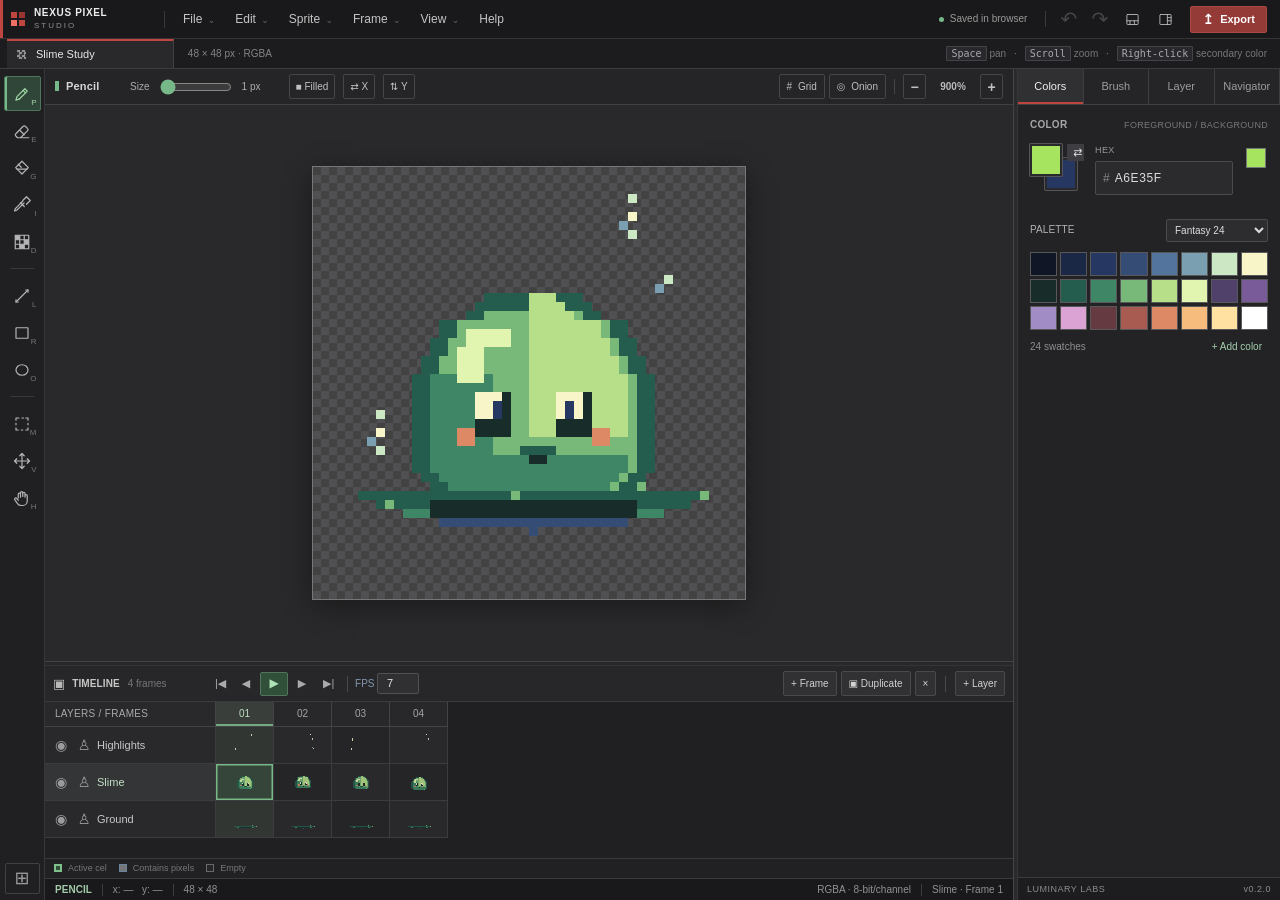
==== commit ff6189d1: "SG-2 drawing: pixel-perfect brushes, stylus pressure, Bayer dithering and cel adjustments" ====
--- a/studio/index.html
+++ b/studio/index.html
@@ -7,6 +7,24 @@
   <title>Nexus Pixel Studio — Pixel art workspace</title>
   <link rel="stylesheet" href="style.css" />
   <link rel="stylesheet" href="workspace.css" />
+<style>
+
+/* SG-2 drawing-domain options */
+.sg2-brush-panel{display:none}
+.inspector[data-active-tab="brush"] #dock-brush{display:block}
+.sg2-brush-panel>label{display:flex;justify-content:space-between;align-items:center;gap:6px;font-size:11px;color:var(--sub);margin:10px 0}
+.sg2-brush-panel select{max-width:128px;min-width:85px;padding:5px;border:1px solid var(--border2);background:var(--raised);color:var(--text)}
+.sg2-preset-row{display:flex;gap:3px;margin:9px 0}
+.sg2-preset-row button{flex:1;min-width:0;padding:6px 1px;border:1px solid var(--border2);background:var(--raised);color:var(--text);border-radius:2px;font-size:10px}
+.sg2-preset-row button.selected{background:var(--accent-bg);color:var(--accent);border-color:var(--accent)}
+.sg2-option{display:block;width:100%;padding:7px 8px;margin:6px 0;text-align:left;background:var(--raised);border:1px solid var(--border2);color:var(--text);border-radius:2px;font-size:11px}
+.sg2-option[aria-pressed="true"]{border-color:var(--accent);background:var(--accent-bg);color:var(--accent)}
+.sg2-option[aria-pressed="true"]::before{content:"✓ ";font-weight:bold}
+.sg2-option[aria-pressed="false"]::before{content:"○ "}
+.sg2-fx-heading{margin-top:17px}
+.sg2-hint{font-size:10px;line-height:1.5;color:var(--sub)}
+
+</style>
 </head>
 <body>
 <div class="app">
@@ -83,13 +101,13 @@
   </section>
   <div class="dock-resize" id="dockResize" role="separator" aria-label="Resize right dock" aria-orientation="vertical" tabindex="0"></div>
   <aside class="inspector" id="inspector" data-active-tab="color" aria-label="Editor dock">
-   <div class="dock-tabs" role="tablist" aria-label="Dock panels"><button class="dock-tab active" data-dock-tab="color" id="tabColor" role="tab" aria-selected="true" aria-controls="dock-color">Colors</button><button class="dock-tab" data-dock-tab="layer" id="tabLayer" role="tab" aria-selected="false" aria-controls="dock-layer">Layer</button><button class="dock-tab" data-dock-tab="navigator" id="tabNavigator" role="tab" aria-selected="false" aria-controls="dock-navigator">Navigator</button></div>
+   <div class="dock-tabs" role="tablist" aria-label="Dock panels"><button class="dock-tab active" data-dock-tab="color" id="tabColor" role="tab" aria-selected="true" aria-controls="dock-color">Colors</button><button class="dock-tab" data-dock-tab="brush" id="tabBrush" role="tab" aria-selected="false" aria-controls="dock-brush">Brush</button><button class="dock-tab" data-dock-tab="layer" id="tabLayer" role="tab" aria-selected="false" aria-controls="dock-layer">Layer</button><button class="dock-tab" data-dock-tab="navigator" id="tabNavigator" role="tab" aria-selected="false" aria-controls="dock-navigator">Navigator</button></div>
    <div class="inspector-scroll">
     <div class="inspector-section preview-section" id="dock-navigator" role="tabpanel" aria-labelledby="tabNavigator"><div class="section-heading">LIVE PREVIEW <button id="previewToggle" class="section-button" title="Play / pause preview">▶</button></div><div class="preview-container"><canvas id="previewCanvas" width="48" height="48" aria-label="Live pixel art preview"></canvas></div><div class="preview-caption"><span id="previewName">Slime Study</span><span id="previewFrame">01 / 04</span></div></div>
     <div class="inspector-section color-section" id="dock-color" role="tabpanel" aria-labelledby="tabColor"><div class="section-heading">COLOR <span class="section-faint">FOREGROUND / BACKGROUND</span></div><div class="color-main"><div class="color-stack"><button id="bgSwatch" class="stack-bg" title="Secondary color"></button><button id="fgSwatch" class="stack-fg" title="Primary color"></button><button id="swapColors" class="swap-colors" title="Swap colors (X)">⇄</button></div><div class="color-meta"><label for="colorHex">HEX</label><div class="hex-wrap"><span>#</span><input id="colorHex" value="A6E35F" maxlength="6" spellcheck="false" aria-label="Hex color"/></div></div><input type="color" id="colorPicker" value="#a6e35f" aria-label="Color picker" title="Pick foreground color" /></div>
      <div class="palette-heading"><span>PALETTE</span><select id="paletteSelect" aria-label="Color palette"><option value="DB32">DawnBringer 32</option><option value="PICO8">PICO-8</option><option value="FANTASY">Fantasy 24</option><option value="CUSTOM">Custom</option></select></div><div id="paletteGrid" class="palette-grid"></div><div class="palette-bottom"><span id="paletteInfo">32 swatches</span><button id="addColorBtn">+ Add color</button></div>
     </div>
-    <div class="inspector-section layer-section" id="dock-layer" role="tabpanel" aria-labelledby="tabLayer"><div class="section-heading">ACTIVE LAYER <span class="section-faint" id="layerIndex">01 / 03</span></div><div class="layer-properties"><input id="layerName" class="layer-name-input" aria-label="Layer name" value="Highlights"/><div class="layer-property-row"><label>Opacity</label><input id="layerOpacity" type="range" min="0" max="100" value="100"/><span id="opacityReadout">100%</span></div><div class="layer-buttons"><button id="toggleLayerVisibility">◉ Visible</button><button id="toggleLayerLock">♙ Unlocked</button></div><div class="layer-buttons"><button id="layerUp" title="Move layer up">↑ Raise</button><button id="layerDown" title="Move layer down">↓ Lower</button><button id="deleteLayerBtn" title="Delete active layer">× Delete</button></div></div></div>
+    <div class="inspector-section sg2-brush-panel" id="dock-brush" role="tabpanel" aria-labelledby="tabBrush"><div class="section-heading">DRAWING OPTIONS <span class="section-faint">SG-2</span></div><label>Brush shape<select id="sg2BrushShape"><option value="square">Square</option><option value="circle">Circle</option></select></label><div class="sg2-preset-row" aria-label="Brush size presets"><button data-sg2-preset="1">1px</button><button data-sg2-preset="2">2px</button><button data-sg2-preset="4">4px</button><button data-sg2-preset="8">8px</button><button data-sg2-preset="16">16px</button></div><button id="sg2PixelPerfect" class="sg2-option" aria-pressed="true">Pixel-perfect pencil</button><button id="sg2Pressure" class="sg2-option" aria-pressed="true">Pen pressure → size</button><label>Dither coverage<select id="sg2DitherPattern"><option value="checker">Checker · 50%</option><option value="bayer25">Bayer · 25%</option><option value="bayer50">Bayer · 50%</option><option value="bayer75">Bayer · 75%</option></select></label><div class="section-heading sg2-fx-heading">PIXEL ADJUSTMENTS</div><p class="sg2-hint">Affects visible pixels in active cel, within selection. Undo available.</p><button class="sg2-option" id="sg2Invert">Invert colors</button><button class="sg2-option" id="sg2Replace">Replace secondary → primary</button></div><div class="inspector-section layer-section" id="dock-layer" role="tabpanel" aria-labelledby="tabLayer"><div class="section-heading">ACTIVE LAYER <span class="section-faint" id="layerIndex">01 / 03</span></div><div class="layer-properties"><input id="layerName" class="layer-name-input" aria-label="Layer name" value="Highlights"/><div class="layer-property-row"><label>Opacity</label><input id="layerOpacity" type="range" min="0" max="100" value="100"/><span id="opacityReadout">100%</span></div><div class="layer-buttons"><button id="toggleLayerVisibility">◉ Visible</button><button id="toggleLayerLock">♙ Unlocked</button></div><div class="layer-buttons"><button id="layerUp" title="Move layer up">↑ Raise</button><button id="layerDown" title="Move layer down">↓ Lower</button><button id="deleteLayerBtn" title="Delete active layer">× Delete</button></div></div></div>
     <div class="inspector-section export-section" aria-hidden="true"><div class="section-heading">QUICK EXPORT</div><div class="export-tiles"><button data-action="png"><span class="export-icon">▤</span><span>PNG<small>Current frame</small></span></button><button data-action="gif"><span class="export-icon">▣</span><span>GIF<small>Animated loop</small></span></button><button data-action="sheet"><span class="export-icon">▦</span><span>Sheet<small>All frames</small></span></button><button data-action="save"><span class="export-icon">◫</span><span>Project<small>Editable .npx</small></span></button></div></div>
    </div>
    <div class="inspector-footer"><span>LUMINARY LABS</span><span>v0.2.0</span></div>
@@ -102,5 +120,6 @@
 <dialog id="resizeDialog" class="modal"><form method="dialog" id="resizeForm"><div class="modal-top"><div class="modal-kicker">SPRITE PROPERTIES</div><h2>Resize canvas</h2><p>Resizes the canvas for every layer and frame, preserving artwork from the upper-left corner.</p></div><div class="modal-grid"><label>Width (px)<input name="width" type="number" min="1" max="512" required /></label><label>Height (px)<input name="height" type="number" min="1" max="512" required /></label></div><div class="modal-actions"><button type="button" class="ghost-button" id="resizeCancel">Cancel</button><button type="submit" class="primary-button">Resize</button></div></form></dialog>
 <dialog id="helpDialog" class="modal help-modal"><div class="modal-kicker">HELP / KEYBOARD</div><h2>Shortcuts</h2><div class="shortcut-columns"><div><h3>Tools</h3><p><kbd>P</kbd> Pencil</p><p><kbd>E</kbd> Eraser</p><p><kbd>G</kbd> Fill</p><p><kbd>I</kbd> Eyedropper</p><p><kbd>D</kbd> Dither</p><p><kbd>L</kbd> Line</p><p><kbd>R</kbd> Rectangle</p><p><kbd>O</kbd> Ellipse</p><p><kbd>M</kbd> Select</p><p><kbd>V</kbd> Move selection</p><p><kbd>H</kbd> Hand / pan</p></div><div><h3>Workspace</h3><p><kbd>Ctrl Z/Y</kbd> Undo / redo</p><p><kbd>Ctrl S</kbd> Save project</p><p><kbd>Ctrl O</kbd> Open project</p><p><kbd>Ctrl N</kbd> New document</p><p><kbd>Ctrl C/X/V</kbd> Copy / cut / paste</p><p><kbd>Ctrl D</kbd> Deselect</p><p><kbd>Del</kbd> Clear selected pixels</p><p><kbd>X</kbd> Swap colors</p><p><kbd>Enter</kbd> Play / pause</p><p><kbd>[ / ]</kbd> Brush size</p><p><kbd>Space + drag</kbd> Pan</p><p><kbd>Tab</kbd> Toggle right dock</p><p><kbd>Shift Tab</kbd> Toggle timeline</p><p><kbd>F</kbd> Fit artwork</p><p><kbd>Wheel</kbd> Zoom</p></div></div><div class="modal-actions"><button id="helpClose" class="primary-button">Done</button></div></dialog>
 <script src="app.js"></script>
+<script src="v110.js"></script>
 </body>
 </html>
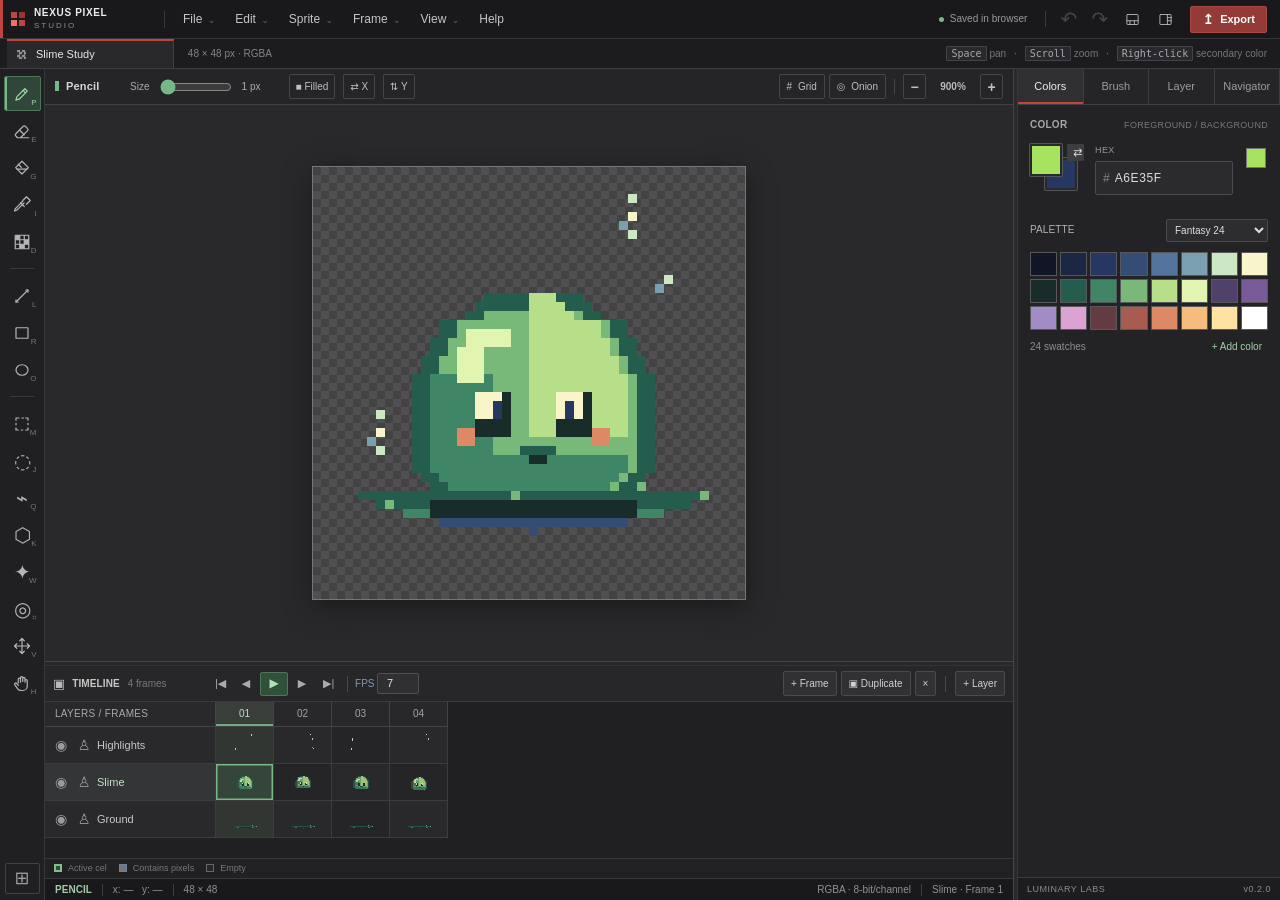
==== commit 2ce701f5: "SG-2: expose precise selection tools and synchronize embedded distributions" ====
--- a/studio/index.html
+++ b/studio/index.html
@@ -25,6 +25,14 @@
 .sg2-hint{font-size:10px;line-height:1.5;color:var(--sub)}
 
 </style>
+<style>
+/* SG-2 advanced mask overlay and compact selection tools */
+#sg2SelectionCanvas{position:absolute;inset:0;width:100%;height:100%;z-index:7;pointer-events:none;image-rendering:pixelated}
+.sg2-operations{display:flex;gap:4px}
+.sg2-operations .sg2-option{flex:1;min-width:0;font-size:10px;padding:6px 4px}
+.sg2-brush-panel #sg2Tolerance{width:85px;max-width:90px}
+.sg2-brush-panel #sg2ToleranceValue{font-size:10px;color:var(--accent);min-width:22px;text-align:right}
+</style>
 </head>
 <body>
 <div class="app">
@@ -33,8 +41,8 @@
   <div class="top-divider"></div>
   <div class="menurow">
    <div class="menu-group"><button class="menu-trigger" data-menu="file">File <span>⌄</span></button><div class="menu-pop" id="menu-file"><button data-action="new">New sprite <kbd>Ctrl N</kbd></button><button data-action="open">Open project / image <kbd>Ctrl O</kbd></button><button data-action="save">Save project <kbd>Ctrl S</kbd></button><div class="menu-rule"></div><button data-action="png">Export frame PNG</button><button data-action="sheet">Export sprite sheet</button><button data-action="gif">Export animated GIF</button><button data-action="atlas">Export atlas JSON</button></div></div>
-   <div class="menu-group"><button class="menu-trigger" data-menu="edit">Edit <span>⌄</span></button><div class="menu-pop" id="menu-edit"><button data-action="undo">Undo <kbd>Ctrl Z</kbd></button><button data-action="redo">Redo <kbd>Ctrl Y</kbd></button><div class="menu-rule"></div><button data-action="copy">Copy selected <kbd>Ctrl C</kbd></button><button data-action="cut">Cut selected <kbd>Ctrl X</kbd></button><button data-action="paste">Paste selection <kbd>Ctrl V</kbd></button><button data-action="delete-selection">Clear selection <kbd>Del</kbd></button><button data-action="deselect">Deselect <kbd>Ctrl D</kbd></button></div></div>
-   <div class="menu-group"><button class="menu-trigger" data-menu="sprite">Sprite <span>⌄</span></button><div class="menu-pop" id="menu-sprite"><button data-action="resize">Resize canvas</button><button data-action="flip-h">Flip active cel horizontally</button><button data-action="flip-v">Flip active cel vertically</button><button data-action="clear-cel">Clear active cel</button><div class="menu-rule"></div><button data-action="toggle-grid">Toggle pixel grid</button><button data-action="toggle-onion">Toggle onion skin</button></div></div>
+   <div class="menu-group"><button class="menu-trigger" data-menu="edit">Edit <span>⌄</span></button><div class="menu-pop" id="menu-edit"><button data-action="undo">Undo <kbd>Ctrl Z</kbd></button><button data-action="redo">Redo <kbd>Ctrl Y</kbd></button><div class="menu-rule"></div><button data-action="copy">Copy selected <kbd>Ctrl C</kbd></button><button data-action="cut">Cut selected <kbd>Ctrl X</kbd></button><button data-action="paste">Paste selection <kbd>Ctrl V</kbd></button><button data-action="delete-selection">Clear selection <kbd>Del</kbd></button><button data-action="deselect">Deselect <kbd>Ctrl D</kbd></button><button data-action="select-all">Select all <kbd>Ctrl A</kbd></button><button data-action="invert-selection">Invert selection</button></div></div>
+   <div class="menu-group"><button class="menu-trigger" data-menu="sprite">Sprite <span>⌄</span></button><div class="menu-pop" id="menu-sprite"><button data-action="resize">Resize canvas</button><button data-action="flip-h">Flip active cel horizontally</button><button data-action="flip-v">Flip active cel vertically</button><button data-action="rotate-cw">Rotate selection clockwise</button><button data-action="rotate-ccw">Rotate selection counterclockwise</button><button data-action="crop-selection">Crop canvas to selection</button><button data-action="clear-cel">Clear active cel</button><div class="menu-rule"></div><button data-action="toggle-grid">Toggle pixel grid</button><button data-action="toggle-onion">Toggle onion skin</button></div></div>
    <div class="menu-group"><button class="menu-trigger" data-menu="frame">Frame <span>⌄</span></button><div class="menu-pop" id="menu-frame"><button data-action="add-frame">New empty frame</button><button data-action="duplicate-frame">Duplicate frame</button><button data-action="delete-frame">Delete frame</button><button data-action="play">Play / pause <kbd>Enter</kbd></button></div></div>
    <div class="menu-group"><button class="menu-trigger" data-menu="view">View <span>⌄</span></button><div class="menu-pop" id="menu-view"><button data-action="fit-view">Fit artwork <kbd>F</kbd></button><button data-action="toggle-inspector">Toggle right dock <kbd>Tab</kbd></button><button data-action="toggle-timeline">Toggle timeline <kbd>Shift Tab</kbd></button><div class="menu-rule"></div><button data-action="reset-workspace">Reset workspace</button><div class="menu-rule"></div><button data-action="fullscreen">Full-screen workspace</button></div></div>
    <button class="header-help" id="helpBtn" title="Keyboard shortcuts">Help</button>
@@ -68,6 +76,11 @@
    <button class="tool" data-tool="ellipse" title="Ellipse (O)"><span class="tool-symbol">◯</span><small>O</small></button>
    <div class="rail-divider"></div><div class="rail-label">EDIT</div>
    <button class="tool" data-tool="select" title="Rectangular marquee (M)"><span class="tool-symbol">▤</span><small>M</small></button>
+   <button class="tool" data-tool="select-ellipse" title="Ellipse selection (J)"><span class="tool-symbol">◌</span><small>J</small></button>
+   <button class="tool" data-tool="select-lasso" title="Freehand lasso (Q)"><span class="tool-symbol">⌁</span><small>Q</small></button>
+   <button class="tool" data-tool="select-polygon" title="Polygon selection (K)"><span class="tool-symbol">⬡</span><small>K</small></button>
+   <button class="tool" data-tool="select-wand" title="Contiguous magic wand (W)"><span class="tool-symbol">✦</span><small>W</small></button>
+   <button class="tool" data-tool="select-range" title="Global color range selection"><span class="tool-symbol">◎</span><small>⌗</small></button>
    <button class="tool" data-tool="move" title="Move pixels (V)"><span class="tool-symbol">✥</span><small>V</small></button>
    <button class="tool" data-tool="hand" title="Pan (H)"><span class="tool-symbol">⛶</span><small>H</small></button>
    <div class="rail-grow"></div>
@@ -86,7 +99,7 @@
       <canvas id="onionCanvas" aria-hidden="true"></canvas>
       <canvas id="renderCanvas" aria-label="Pixel art drawing canvas"></canvas>
       <div id="pixelGrid"></div><canvas id="interactiveCanvas" aria-hidden="true"></canvas>
-      <div id="selectionBox" hidden></div>
+      <canvas id="sg2SelectionCanvas" aria-hidden="true"></canvas><div id="selectionBox" hidden></div>
     </div>
     <div class="viewport-head"><span class="live-indicator"></span><span>PIXEL PREVIEW</span><span class="viewport-head-muted">nearest neighbor</span></div>
     <div class="viewport-bottom"><div class="axis-mark">↖ <span>Origin · top left</span></div><div class="viewport-instruction">Drag to draw <span>·</span> <kbd>Shift</kbd> straight line</div></div>
@@ -107,7 +120,13 @@
     <div class="inspector-section color-section" id="dock-color" role="tabpanel" aria-labelledby="tabColor"><div class="section-heading">COLOR <span class="section-faint">FOREGROUND / BACKGROUND</span></div><div class="color-main"><div class="color-stack"><button id="bgSwatch" class="stack-bg" title="Secondary color"></button><button id="fgSwatch" class="stack-fg" title="Primary color"></button><button id="swapColors" class="swap-colors" title="Swap colors (X)">⇄</button></div><div class="color-meta"><label for="colorHex">HEX</label><div class="hex-wrap"><span>#</span><input id="colorHex" value="A6E35F" maxlength="6" spellcheck="false" aria-label="Hex color"/></div></div><input type="color" id="colorPicker" value="#a6e35f" aria-label="Color picker" title="Pick foreground color" /></div>
      <div class="palette-heading"><span>PALETTE</span><select id="paletteSelect" aria-label="Color palette"><option value="DB32">DawnBringer 32</option><option value="PICO8">PICO-8</option><option value="FANTASY">Fantasy 24</option><option value="CUSTOM">Custom</option></select></div><div id="paletteGrid" class="palette-grid"></div><div class="palette-bottom"><span id="paletteInfo">32 swatches</span><button id="addColorBtn">+ Add color</button></div>
     </div>
-    <div class="inspector-section sg2-brush-panel" id="dock-brush" role="tabpanel" aria-labelledby="tabBrush"><div class="section-heading">DRAWING OPTIONS <span class="section-faint">SG-2</span></div><label>Brush shape<select id="sg2BrushShape"><option value="square">Square</option><option value="circle">Circle</option></select></label><div class="sg2-preset-row" aria-label="Brush size presets"><button data-sg2-preset="1">1px</button><button data-sg2-preset="2">2px</button><button data-sg2-preset="4">4px</button><button data-sg2-preset="8">8px</button><button data-sg2-preset="16">16px</button></div><button id="sg2PixelPerfect" class="sg2-option" aria-pressed="true">Pixel-perfect pencil</button><button id="sg2Pressure" class="sg2-option" aria-pressed="true">Pen pressure → size</button><label>Dither coverage<select id="sg2DitherPattern"><option value="checker">Checker · 50%</option><option value="bayer25">Bayer · 25%</option><option value="bayer50">Bayer · 50%</option><option value="bayer75">Bayer · 75%</option></select></label><div class="section-heading sg2-fx-heading">PIXEL ADJUSTMENTS</div><p class="sg2-hint">Affects visible pixels in active cel, within selection. Undo available.</p><button class="sg2-option" id="sg2Invert">Invert colors</button><button class="sg2-option" id="sg2Replace">Replace secondary → primary</button></div><div class="inspector-section layer-section" id="dock-layer" role="tabpanel" aria-labelledby="tabLayer"><div class="section-heading">ACTIVE LAYER <span class="section-faint" id="layerIndex">01 / 03</span></div><div class="layer-properties"><input id="layerName" class="layer-name-input" aria-label="Layer name" value="Highlights"/><div class="layer-property-row"><label>Opacity</label><input id="layerOpacity" type="range" min="0" max="100" value="100"/><span id="opacityReadout">100%</span></div><div class="layer-buttons"><button id="toggleLayerVisibility">◉ Visible</button><button id="toggleLayerLock">♙ Unlocked</button></div><div class="layer-buttons"><button id="layerUp" title="Move layer up">↑ Raise</button><button id="layerDown" title="Move layer down">↓ Lower</button><button id="deleteLayerBtn" title="Delete active layer">× Delete</button></div></div></div>
+    <div class="inspector-section sg2-brush-panel" id="dock-brush" role="tabpanel" aria-labelledby="tabBrush"><div class="section-heading">DRAWING OPTIONS <span class="section-faint">SG-2</span></div><label>Brush shape<select id="sg2BrushShape"><option value="square">Square</option><option value="circle">Circle</option></select></label><div class="sg2-preset-row" aria-label="Brush size presets"><button data-sg2-preset="1">1px</button><button data-sg2-preset="2">2px</button><button data-sg2-preset="4">4px</button><button data-sg2-preset="8">8px</button><button data-sg2-preset="16">16px</button></div><button id="sg2PixelPerfect" class="sg2-option" aria-pressed="true">Pixel-perfect pencil</button><button id="sg2Pressure" class="sg2-option" aria-pressed="true">Pen pressure → size</button><label>Dither coverage<select id="sg2DitherPattern"><option value="checker">Checker · 50%</option><option value="bayer25">Bayer · 25%</option><option value="bayer50">Bayer · 50%</option><option value="bayer75">Bayer · 75%</option></select></label><div class="section-heading sg2-fx-heading">PIXEL ADJUSTMENTS</div><p class="sg2-hint">Affects visible pixels in active cel, within selection. Undo available.</p><button class="sg2-option" id="sg2Invert">Invert colors</button><button class="sg2-option" id="sg2Replace">Replace secondary → primary</button><div class="section-heading sg2-fx-heading">SELECTION &amp; TRANSFORM</div>
+      <label>Combine<select id="sg2SelectMode" aria-label="Selection combination"><option value="replace">Replace</option><option value="add">Add</option><option value="subtract">Subtract</option><option value="intersect">Intersect</option></select></label>
+      <label>Color tolerance <span id="sg2ToleranceValue">0</span><input id="sg2Tolerance" type="range" min="0" max="255" step="1" value="0" aria-label="Selection color tolerance"/></label>
+      <div class="sg2-operations"><button class="sg2-option" id="sg2SelectAll">Select all</button><button class="sg2-option" id="sg2InvertSelection">Invert selection</button></div>
+      <div class="sg2-operations"><button class="sg2-option" id="sg2RotateCW">Rotate selection ↻</button><button class="sg2-option" id="sg2RotateCCW">Rotate selection ↺</button></div>
+      <button class="sg2-option" id="sg2CropSelection">Crop canvas to selection</button>
+      <p class="sg2-hint">Shift adds · Alt subtracts · Ctrl intersects. Polygon: Enter/double-click to finish, Esc to cancel. Rotation requires a selection.</p></div><div class="inspector-section layer-section" id="dock-layer" role="tabpanel" aria-labelledby="tabLayer"><div class="section-heading">ACTIVE LAYER <span class="section-faint" id="layerIndex">01 / 03</span></div><div class="layer-properties"><input id="layerName" class="layer-name-input" aria-label="Layer name" value="Highlights"/><div class="layer-property-row"><label>Opacity</label><input id="layerOpacity" type="range" min="0" max="100" value="100"/><span id="opacityReadout">100%</span></div><div class="layer-buttons"><button id="toggleLayerVisibility">◉ Visible</button><button id="toggleLayerLock">♙ Unlocked</button></div><div class="layer-buttons"><button id="layerUp" title="Move layer up">↑ Raise</button><button id="layerDown" title="Move layer down">↓ Lower</button><button id="deleteLayerBtn" title="Delete active layer">× Delete</button></div></div></div>
     <div class="inspector-section export-section" aria-hidden="true"><div class="section-heading">QUICK EXPORT</div><div class="export-tiles"><button data-action="png"><span class="export-icon">▤</span><span>PNG<small>Current frame</small></span></button><button data-action="gif"><span class="export-icon">▣</span><span>GIF<small>Animated loop</small></span></button><button data-action="sheet"><span class="export-icon">▦</span><span>Sheet<small>All frames</small></span></button><button data-action="save"><span class="export-icon">◫</span><span>Project<small>Editable .npx</small></span></button></div></div>
    </div>
    <div class="inspector-footer"><span>LUMINARY LABS</span><span>v0.2.0</span></div>
@@ -118,7 +137,9 @@
 <input id="fileInput" type="file" accept=".npx,.json,image/png,image/webp" hidden/>
 <dialog id="newDialog" class="modal"><form method="dialog" id="newForm"><div class="modal-top"><div class="modal-kicker">FILE / NEW</div><h2>New sprite</h2><p>Create an RGBA document with a transparent or solid background.</p></div><label>Project name<input name="name" type="text" value="Untitled Sprite" maxlength="60" required /></label><div class="modal-grid"><label>Width (px)<input name="width" type="number" value="64" min="1" max="512" required /></label><label>Height (px)<input name="height" type="number" value="64" min="1" max="512" required /></label></div><label>First layer<select name="background"><option value="transparent">Transparent</option><option value="white">White background</option></select></label><div class="modal-actions"><button type="button" class="ghost-button" id="newCancel">Cancel</button><button type="submit" class="primary-button">Create sprite</button></div></form></dialog>
 <dialog id="resizeDialog" class="modal"><form method="dialog" id="resizeForm"><div class="modal-top"><div class="modal-kicker">SPRITE PROPERTIES</div><h2>Resize canvas</h2><p>Resizes the canvas for every layer and frame, preserving artwork from the upper-left corner.</p></div><div class="modal-grid"><label>Width (px)<input name="width" type="number" min="1" max="512" required /></label><label>Height (px)<input name="height" type="number" min="1" max="512" required /></label></div><div class="modal-actions"><button type="button" class="ghost-button" id="resizeCancel">Cancel</button><button type="submit" class="primary-button">Resize</button></div></form></dialog>
-<dialog id="helpDialog" class="modal help-modal"><div class="modal-kicker">HELP / KEYBOARD</div><h2>Shortcuts</h2><div class="shortcut-columns"><div><h3>Tools</h3><p><kbd>P</kbd> Pencil</p><p><kbd>E</kbd> Eraser</p><p><kbd>G</kbd> Fill</p><p><kbd>I</kbd> Eyedropper</p><p><kbd>D</kbd> Dither</p><p><kbd>L</kbd> Line</p><p><kbd>R</kbd> Rectangle</p><p><kbd>O</kbd> Ellipse</p><p><kbd>M</kbd> Select</p><p><kbd>V</kbd> Move selection</p><p><kbd>H</kbd> Hand / pan</p></div><div><h3>Workspace</h3><p><kbd>Ctrl Z/Y</kbd> Undo / redo</p><p><kbd>Ctrl S</kbd> Save project</p><p><kbd>Ctrl O</kbd> Open project</p><p><kbd>Ctrl N</kbd> New document</p><p><kbd>Ctrl C/X/V</kbd> Copy / cut / paste</p><p><kbd>Ctrl D</kbd> Deselect</p><p><kbd>Del</kbd> Clear selected pixels</p><p><kbd>X</kbd> Swap colors</p><p><kbd>Enter</kbd> Play / pause</p><p><kbd>[ / ]</kbd> Brush size</p><p><kbd>Space + drag</kbd> Pan</p><p><kbd>Tab</kbd> Toggle right dock</p><p><kbd>Shift Tab</kbd> Toggle timeline</p><p><kbd>F</kbd> Fit artwork</p><p><kbd>Wheel</kbd> Zoom</p></div></div><div class="modal-actions"><button id="helpClose" class="primary-button">Done</button></div></dialog>
+<dialog id="helpDialog" class="modal help-modal"><div class="modal-kicker">HELP / KEYBOARD</div><h2>Shortcuts</h2><div class="shortcut-columns"><div><h3>Tools</h3><p><kbd>P</kbd> Pencil</p><p><kbd>E</kbd> Eraser</p><p><kbd>G</kbd> Fill</p><p><kbd>I</kbd> Eyedropper</p><p><kbd>D</kbd> Dither</p><p><kbd>L</kbd> Line</p><p><kbd>R</kbd> Rectangle</p><p><kbd>O</kbd> Ellipse</p><p><kbd>M</kbd> Rectangle selection</p><p><kbd>J</kbd> Ellipse selection</p><p><kbd>Q</kbd> Lasso selection</p><p><kbd>K</kbd> Polygon selection</p><p><kbd>W</kbd> Magic wand</p><p><kbd>V</kbd> Move selection</p><p><kbd>H</kbd> Hand / pan</p></div><div><h3>Workspace</h3><p><kbd>Ctrl Z/Y</kbd> Undo / redo</p><p><kbd>Ctrl S</kbd> Save project</p><p><kbd>Ctrl O</kbd> Open project</p><p><kbd>Ctrl N</kbd> New document</p><p><kbd>Ctrl C/X/V</kbd> Copy / cut / paste</p><p><kbd>Ctrl D</kbd> Deselect</p><p><kbd>Del</kbd> Clear selected pixels</p><p><kbd>X</kbd> Swap colors</p><p><kbd>Enter</kbd> Play / pause</p><p><kbd>[ / ]</kbd> Brush size</p><p><kbd>Space + drag</kbd> Pan</p><p><kbd>Tab</kbd> Toggle right dock</p><p><kbd>Shift Tab</kbd> Toggle timeline</p><p><kbd>F</kbd> Fit artwork</p><p><kbd>Wheel</kbd> Zoom</p></div></div><div class="modal-actions"><button id="helpClose" class="primary-button">Done</button></div></dialog>
+<script src="sg2-selection-core.js"></script>
+<script src="sg2-selection-interaction.js"></script>
 <script src="app.js"></script>
 <script src="v110.js"></script>
 </body>
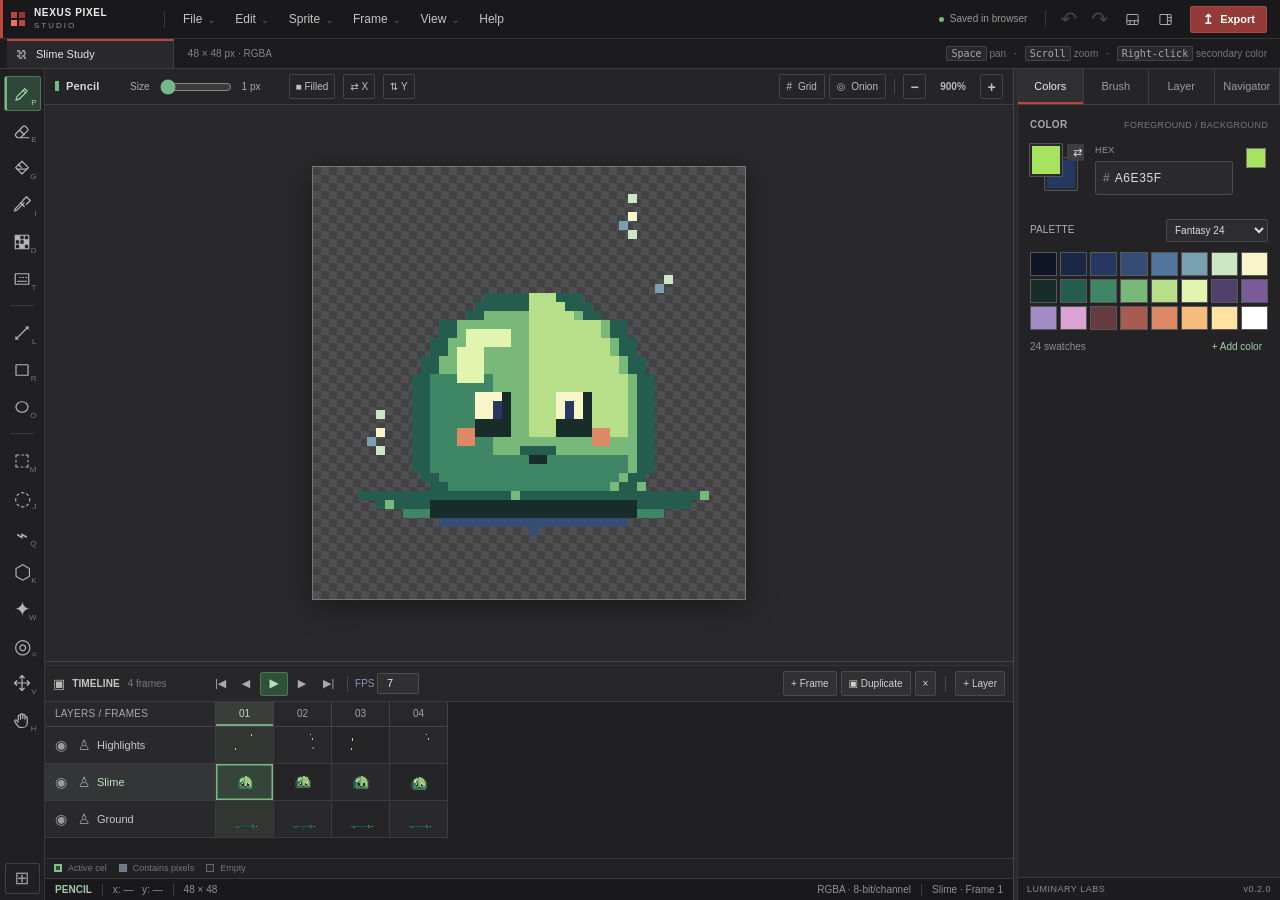
==== commit b1f63a23: "SG-2: synchronize custom brush, gradient and HSV/outline UI across distributions" ====
--- a/studio/index.html
+++ b/studio/index.html
@@ -32,6 +32,14 @@
 .sg2-operations .sg2-option{flex:1;min-width:0;font-size:10px;padding:6px 4px}
 .sg2-brush-panel #sg2Tolerance{width:85px;max-width:90px}
 .sg2-brush-panel #sg2ToleranceValue{font-size:10px;color:var(--accent);min-width:22px;text-align:right}
+</style>
+<style>
+/* SG-2 paint/gradient parity controls */
+.sg2-brush-panel .sg2-operations button{flex:1}
+.sg2-brush-panel label output{min-width:24px;text-align:right;color:var(--accent)}
+.sg2-brush-panel label input[type=range]{min-width:56px;width:88px}
+.sg2-brush-panel label input[type=checkbox]{width:16px;height:16px;flex-shrink:0}
+.sg2-brush-panel .sg2-hint{font-size:10px;line-height:1.45}
 </style>
 </head>
 <body>
@@ -70,6 +78,7 @@
    <button class="tool" data-tool="fill" title="Fill bucket (G)"><span class="tool-symbol">◈</span><small>G</small></button>
    <button class="tool" data-tool="eyedropper" title="Eyedropper (I)"><span class="tool-symbol">◉</span><small>I</small></button>
    <button class="tool" data-tool="dither" title="Dither brush (D)"><span class="tool-symbol">▦</span><small>D</small></button>
+   <button class="tool" data-tool="gradient" title="Gradient (T)"><span class="tool-symbol">▨</span><small>T</small></button>
    <div class="rail-divider"></div><div class="rail-label">SHAPE</div>
    <button class="tool" data-tool="line" title="Line (L)"><span class="tool-symbol">╱</span><small>L</small></button>
    <button class="tool" data-tool="rect" title="Rectangle (R)"><span class="tool-symbol">▢</span><small>R</small></button>
@@ -120,7 +129,19 @@
     <div class="inspector-section color-section" id="dock-color" role="tabpanel" aria-labelledby="tabColor"><div class="section-heading">COLOR <span class="section-faint">FOREGROUND / BACKGROUND</span></div><div class="color-main"><div class="color-stack"><button id="bgSwatch" class="stack-bg" title="Secondary color"></button><button id="fgSwatch" class="stack-fg" title="Primary color"></button><button id="swapColors" class="swap-colors" title="Swap colors (X)">⇄</button></div><div class="color-meta"><label for="colorHex">HEX</label><div class="hex-wrap"><span>#</span><input id="colorHex" value="A6E35F" maxlength="6" spellcheck="false" aria-label="Hex color"/></div></div><input type="color" id="colorPicker" value="#a6e35f" aria-label="Color picker" title="Pick foreground color" /></div>
      <div class="palette-heading"><span>PALETTE</span><select id="paletteSelect" aria-label="Color palette"><option value="DB32">DawnBringer 32</option><option value="PICO8">PICO-8</option><option value="FANTASY">Fantasy 24</option><option value="CUSTOM">Custom</option></select></div><div id="paletteGrid" class="palette-grid"></div><div class="palette-bottom"><span id="paletteInfo">32 swatches</span><button id="addColorBtn">+ Add color</button></div>
     </div>
-    <div class="inspector-section sg2-brush-panel" id="dock-brush" role="tabpanel" aria-labelledby="tabBrush"><div class="section-heading">DRAWING OPTIONS <span class="section-faint">SG-2</span></div><label>Brush shape<select id="sg2BrushShape"><option value="square">Square</option><option value="circle">Circle</option></select></label><div class="sg2-preset-row" aria-label="Brush size presets"><button data-sg2-preset="1">1px</button><button data-sg2-preset="2">2px</button><button data-sg2-preset="4">4px</button><button data-sg2-preset="8">8px</button><button data-sg2-preset="16">16px</button></div><button id="sg2PixelPerfect" class="sg2-option" aria-pressed="true">Pixel-perfect pencil</button><button id="sg2Pressure" class="sg2-option" aria-pressed="true">Pen pressure → size</button><label>Dither coverage<select id="sg2DitherPattern"><option value="checker">Checker · 50%</option><option value="bayer25">Bayer · 25%</option><option value="bayer50">Bayer · 50%</option><option value="bayer75">Bayer · 75%</option></select></label><div class="section-heading sg2-fx-heading">PIXEL ADJUSTMENTS</div><p class="sg2-hint">Affects visible pixels in active cel, within selection. Undo available.</p><button class="sg2-option" id="sg2Invert">Invert colors</button><button class="sg2-option" id="sg2Replace">Replace secondary → primary</button><div class="section-heading sg2-fx-heading">SELECTION &amp; TRANSFORM</div>
+    <div class="inspector-section sg2-brush-panel" id="dock-brush" role="tabpanel" aria-labelledby="tabBrush"><div class="section-heading">DRAWING OPTIONS <span class="section-faint">SG-2</span></div><label>Brush shape<select id="sg2BrushShape"><option value="square">Square</option><option value="circle">Circle</option><option value="custom">Custom brush</option></select></label><div class="sg2-preset-row" aria-label="Brush size presets"><button data-sg2-preset="1">1px</button><button data-sg2-preset="2">2px</button><button data-sg2-preset="4">4px</button><button data-sg2-preset="8">8px</button><button data-sg2-preset="16">16px</button></div><button id="sg2PixelPerfect" class="sg2-option" aria-pressed="true">Pixel-perfect pencil</button><button id="sg2Pressure" class="sg2-option" aria-pressed="true">Pen pressure → size</button><label>Dither coverage<select id="sg2DitherPattern"><option value="checker">Checker · 50%</option><option value="bayer25">Bayer · 25%</option><option value="bayer50">Bayer · 50%</option><option value="bayer75">Bayer · 75%</option></select></label><div class="section-heading sg2-fx-heading">PIXEL ADJUSTMENTS</div><p class="sg2-hint">Affects visible pixels in active cel, within selection. Undo available.</p><button class="sg2-option" id="sg2Invert">Invert colors</button><button class="sg2-option" id="sg2Replace">Replace secondary → primary</button><div class="section-heading sg2-fx-heading">CUSTOM BRUSH / GRADIENT</div>
+      <div class="sg2-operations"><button class="sg2-option" id="sg2CaptureBrush" title="Capture current selected visible pixels as a reusable brush">Capture brush</button><button class="sg2-option" id="sg2ResetBrush">Clear brush</button></div>
+      <label>Custom brush ink<select id="sg2BrushInk"><option value="image">Original colors</option><option value="tint">Foreground tint</option></select></label>
+      <label>Gradient mode<select id="sg2GradientMode"><option value="smooth">Smooth RGBA</option><option value="dither">Pixel-dithered</option></select></label>
+      <p class="sg2-hint">Use Gradient tool (T): drag from foreground to background. Custom brush captures opaque pixels (maximum 64×64).</p>
+      <div class="section-heading sg2-fx-heading">COLOR &amp; OUTLINE</div>
+      <label>Hue shift <output id="sg2HueValue">0</output><input id="sg2Hue" type="range" min="-180" max="180" value="0"/></label>
+      <label>Saturation <output id="sg2SaturationValue">0</output><input id="sg2Saturation" type="range" min="-100" max="100" value="0"/></label>
+      <label>Brightness <output id="sg2ValueValue">0</output><input id="sg2Value" type="range" min="-100" max="100" value="0"/></label>
+      <button class="sg2-option" id="sg2ApplyHSV">Apply HSV to active cel</button>
+      <label>Outline width<select id="sg2OutlineThickness"><option value="1">1 px</option><option value="2">2 px</option><option value="3">3 px</option></select></label>
+      <label><span>Diagonal neighbors</span><input id="sg2OutlineDiagonal" type="checkbox"/></label>
+      <button class="sg2-option" id="sg2ApplyOutline">Outline with foreground color</button><div class="section-heading sg2-fx-heading">SELECTION &amp; TRANSFORM</div>
       <label>Combine<select id="sg2SelectMode" aria-label="Selection combination"><option value="replace">Replace</option><option value="add">Add</option><option value="subtract">Subtract</option><option value="intersect">Intersect</option></select></label>
       <label>Color tolerance <span id="sg2ToleranceValue">0</span><input id="sg2Tolerance" type="range" min="0" max="255" step="1" value="0" aria-label="Selection color tolerance"/></label>
       <div class="sg2-operations"><button class="sg2-option" id="sg2SelectAll">Select all</button><button class="sg2-option" id="sg2InvertSelection">Invert selection</button></div>
@@ -137,9 +158,11 @@
 <input id="fileInput" type="file" accept=".npx,.json,image/png,image/webp" hidden/>
 <dialog id="newDialog" class="modal"><form method="dialog" id="newForm"><div class="modal-top"><div class="modal-kicker">FILE / NEW</div><h2>New sprite</h2><p>Create an RGBA document with a transparent or solid background.</p></div><label>Project name<input name="name" type="text" value="Untitled Sprite" maxlength="60" required /></label><div class="modal-grid"><label>Width (px)<input name="width" type="number" value="64" min="1" max="512" required /></label><label>Height (px)<input name="height" type="number" value="64" min="1" max="512" required /></label></div><label>First layer<select name="background"><option value="transparent">Transparent</option><option value="white">White background</option></select></label><div class="modal-actions"><button type="button" class="ghost-button" id="newCancel">Cancel</button><button type="submit" class="primary-button">Create sprite</button></div></form></dialog>
 <dialog id="resizeDialog" class="modal"><form method="dialog" id="resizeForm"><div class="modal-top"><div class="modal-kicker">SPRITE PROPERTIES</div><h2>Resize canvas</h2><p>Resizes the canvas for every layer and frame, preserving artwork from the upper-left corner.</p></div><div class="modal-grid"><label>Width (px)<input name="width" type="number" min="1" max="512" required /></label><label>Height (px)<input name="height" type="number" min="1" max="512" required /></label></div><div class="modal-actions"><button type="button" class="ghost-button" id="resizeCancel">Cancel</button><button type="submit" class="primary-button">Resize</button></div></form></dialog>
-<dialog id="helpDialog" class="modal help-modal"><div class="modal-kicker">HELP / KEYBOARD</div><h2>Shortcuts</h2><div class="shortcut-columns"><div><h3>Tools</h3><p><kbd>P</kbd> Pencil</p><p><kbd>E</kbd> Eraser</p><p><kbd>G</kbd> Fill</p><p><kbd>I</kbd> Eyedropper</p><p><kbd>D</kbd> Dither</p><p><kbd>L</kbd> Line</p><p><kbd>R</kbd> Rectangle</p><p><kbd>O</kbd> Ellipse</p><p><kbd>M</kbd> Rectangle selection</p><p><kbd>J</kbd> Ellipse selection</p><p><kbd>Q</kbd> Lasso selection</p><p><kbd>K</kbd> Polygon selection</p><p><kbd>W</kbd> Magic wand</p><p><kbd>V</kbd> Move selection</p><p><kbd>H</kbd> Hand / pan</p></div><div><h3>Workspace</h3><p><kbd>Ctrl Z/Y</kbd> Undo / redo</p><p><kbd>Ctrl S</kbd> Save project</p><p><kbd>Ctrl O</kbd> Open project</p><p><kbd>Ctrl N</kbd> New document</p><p><kbd>Ctrl C/X/V</kbd> Copy / cut / paste</p><p><kbd>Ctrl D</kbd> Deselect</p><p><kbd>Del</kbd> Clear selected pixels</p><p><kbd>X</kbd> Swap colors</p><p><kbd>Enter</kbd> Play / pause</p><p><kbd>[ / ]</kbd> Brush size</p><p><kbd>Space + drag</kbd> Pan</p><p><kbd>Tab</kbd> Toggle right dock</p><p><kbd>Shift Tab</kbd> Toggle timeline</p><p><kbd>F</kbd> Fit artwork</p><p><kbd>Wheel</kbd> Zoom</p></div></div><div class="modal-actions"><button id="helpClose" class="primary-button">Done</button></div></dialog>
+<dialog id="helpDialog" class="modal help-modal"><div class="modal-kicker">HELP / KEYBOARD</div><h2>Shortcuts</h2><div class="shortcut-columns"><div><h3>Tools</h3><p><kbd>P</kbd> Pencil</p><p><kbd>E</kbd> Eraser</p><p><kbd>G</kbd> Fill</p><p><kbd>I</kbd> Eyedropper</p><p><kbd>D</kbd> Dither</p><p><kbd>T</kbd> Gradient</p><p><kbd>L</kbd> Line</p><p><kbd>R</kbd> Rectangle</p><p><kbd>O</kbd> Ellipse</p><p><kbd>M</kbd> Rectangle selection</p><p><kbd>J</kbd> Ellipse selection</p><p><kbd>Q</kbd> Lasso selection</p><p><kbd>K</kbd> Polygon selection</p><p><kbd>W</kbd> Magic wand</p><p><kbd>V</kbd> Move selection</p><p><kbd>H</kbd> Hand / pan</p></div><div><h3>Workspace</h3><p><kbd>Ctrl Z/Y</kbd> Undo / redo</p><p><kbd>Ctrl S</kbd> Save project</p><p><kbd>Ctrl O</kbd> Open project</p><p><kbd>Ctrl N</kbd> New document</p><p><kbd>Ctrl C/X/V</kbd> Copy / cut / paste</p><p><kbd>Ctrl D</kbd> Deselect</p><p><kbd>Del</kbd> Clear selected pixels</p><p><kbd>X</kbd> Swap colors</p><p><kbd>Enter</kbd> Play / pause</p><p><kbd>[ / ]</kbd> Brush size</p><p><kbd>Space + drag</kbd> Pan</p><p><kbd>Tab</kbd> Toggle right dock</p><p><kbd>Shift Tab</kbd> Toggle timeline</p><p><kbd>F</kbd> Fit artwork</p><p><kbd>Wheel</kbd> Zoom</p></div></div><div class="modal-actions"><button id="helpClose" class="primary-button">Done</button></div></dialog>
 <script src="sg2-selection-core.js"></script>
 <script src="sg2-selection-interaction.js"></script>
+<script src="sg2-paint-core.js"></script>
+<script src="sg2-paint-ui.js"></script>
 <script src="app.js"></script>
 <script src="v110.js"></script>
 </body>
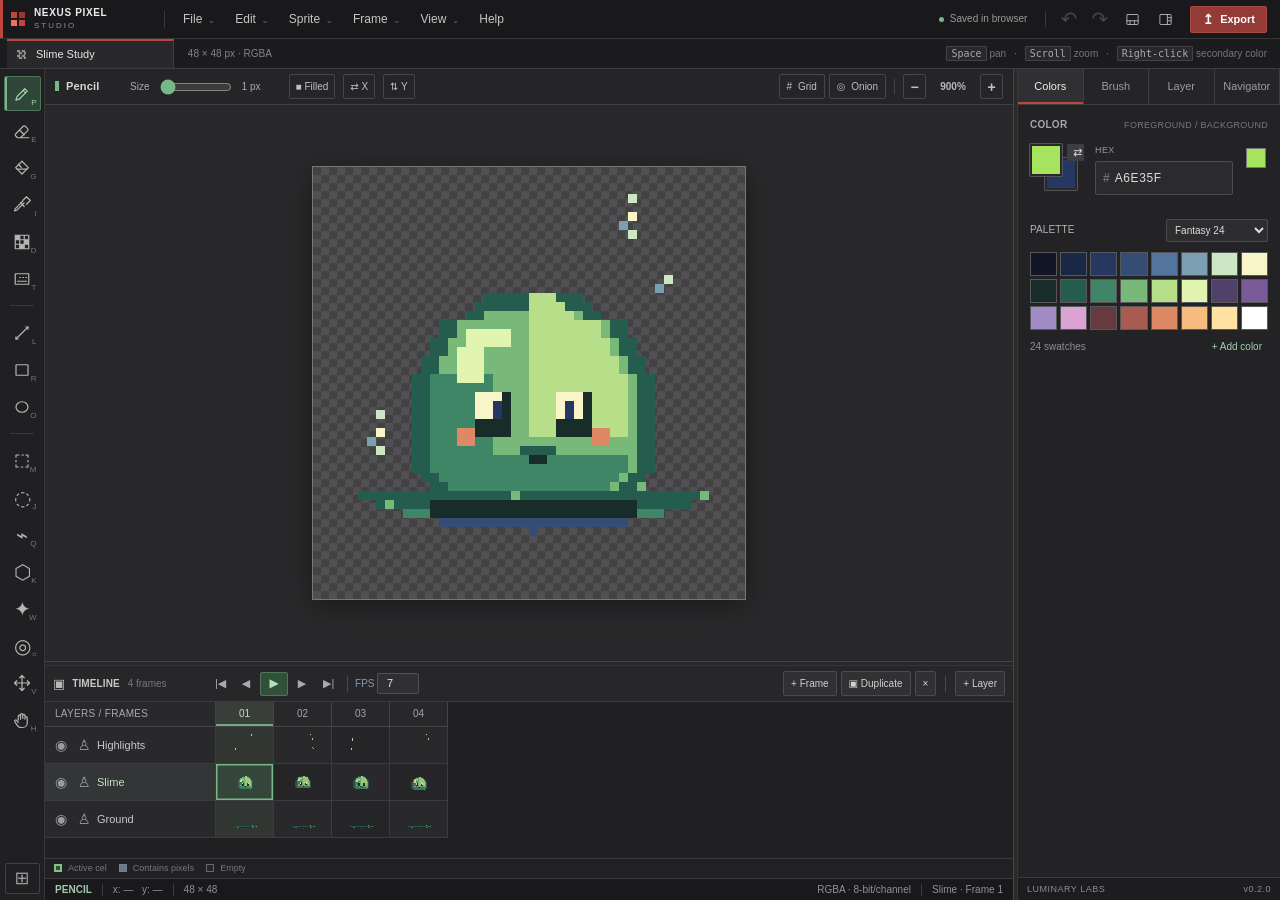
==== commit 5a671150: "SG-2: synchronize Reselect, shortcut and selection parity across builds" ====
--- a/studio/index.html
+++ b/studio/index.html
@@ -49,7 +49,7 @@
   <div class="top-divider"></div>
   <div class="menurow">
    <div class="menu-group"><button class="menu-trigger" data-menu="file">File <span>⌄</span></button><div class="menu-pop" id="menu-file"><button data-action="new">New sprite <kbd>Ctrl N</kbd></button><button data-action="open">Open project / image <kbd>Ctrl O</kbd></button><button data-action="save">Save project <kbd>Ctrl S</kbd></button><div class="menu-rule"></div><button data-action="png">Export frame PNG</button><button data-action="sheet">Export sprite sheet</button><button data-action="gif">Export animated GIF</button><button data-action="atlas">Export atlas JSON</button></div></div>
-   <div class="menu-group"><button class="menu-trigger" data-menu="edit">Edit <span>⌄</span></button><div class="menu-pop" id="menu-edit"><button data-action="undo">Undo <kbd>Ctrl Z</kbd></button><button data-action="redo">Redo <kbd>Ctrl Y</kbd></button><div class="menu-rule"></div><button data-action="copy">Copy selected <kbd>Ctrl C</kbd></button><button data-action="cut">Cut selected <kbd>Ctrl X</kbd></button><button data-action="paste">Paste selection <kbd>Ctrl V</kbd></button><button data-action="delete-selection">Clear selection <kbd>Del</kbd></button><button data-action="deselect">Deselect <kbd>Ctrl D</kbd></button><button data-action="select-all">Select all <kbd>Ctrl A</kbd></button><button data-action="invert-selection">Invert selection</button></div></div>
+   <div class="menu-group"><button class="menu-trigger" data-menu="edit">Edit <span>⌄</span></button><div class="menu-pop" id="menu-edit"><button data-action="undo">Undo <kbd>Ctrl Z</kbd></button><button data-action="redo">Redo <kbd>Ctrl Y</kbd></button><div class="menu-rule"></div><button data-action="copy">Copy selected <kbd>Ctrl C</kbd></button><button data-action="cut">Cut selected <kbd>Ctrl X</kbd></button><button data-action="paste">Paste selection <kbd>Ctrl V</kbd></button><button data-action="delete-selection">Clear selection <kbd>Del</kbd></button><button data-action="deselect">Deselect <kbd>Ctrl D</kbd></button><button data-action="reselect">Reselect <kbd>Ctrl Shift D</kbd></button><button data-action="select-all">Select all <kbd>Ctrl A</kbd></button><button data-action="invert-selection">Invert selection</button></div></div>
    <div class="menu-group"><button class="menu-trigger" data-menu="sprite">Sprite <span>⌄</span></button><div class="menu-pop" id="menu-sprite"><button data-action="resize">Resize canvas</button><button data-action="flip-h">Flip active cel horizontally</button><button data-action="flip-v">Flip active cel vertically</button><button data-action="rotate-cw">Rotate selection clockwise</button><button data-action="rotate-ccw">Rotate selection counterclockwise</button><button data-action="crop-selection">Crop canvas to selection</button><button data-action="clear-cel">Clear active cel</button><div class="menu-rule"></div><button data-action="toggle-grid">Toggle pixel grid</button><button data-action="toggle-onion">Toggle onion skin</button></div></div>
    <div class="menu-group"><button class="menu-trigger" data-menu="frame">Frame <span>⌄</span></button><div class="menu-pop" id="menu-frame"><button data-action="add-frame">New empty frame</button><button data-action="duplicate-frame">Duplicate frame</button><button data-action="delete-frame">Delete frame</button><button data-action="play">Play / pause <kbd>Enter</kbd></button></div></div>
    <div class="menu-group"><button class="menu-trigger" data-menu="view">View <span>⌄</span></button><div class="menu-pop" id="menu-view"><button data-action="fit-view">Fit artwork <kbd>F</kbd></button><button data-action="toggle-inspector">Toggle right dock <kbd>Tab</kbd></button><button data-action="toggle-timeline">Toggle timeline <kbd>Shift Tab</kbd></button><div class="menu-rule"></div><button data-action="reset-workspace">Reset workspace</button><div class="menu-rule"></div><button data-action="fullscreen">Full-screen workspace</button></div></div>
@@ -158,7 +158,7 @@
 <input id="fileInput" type="file" accept=".npx,.json,image/png,image/webp" hidden/>
 <dialog id="newDialog" class="modal"><form method="dialog" id="newForm"><div class="modal-top"><div class="modal-kicker">FILE / NEW</div><h2>New sprite</h2><p>Create an RGBA document with a transparent or solid background.</p></div><label>Project name<input name="name" type="text" value="Untitled Sprite" maxlength="60" required /></label><div class="modal-grid"><label>Width (px)<input name="width" type="number" value="64" min="1" max="512" required /></label><label>Height (px)<input name="height" type="number" value="64" min="1" max="512" required /></label></div><label>First layer<select name="background"><option value="transparent">Transparent</option><option value="white">White background</option></select></label><div class="modal-actions"><button type="button" class="ghost-button" id="newCancel">Cancel</button><button type="submit" class="primary-button">Create sprite</button></div></form></dialog>
 <dialog id="resizeDialog" class="modal"><form method="dialog" id="resizeForm"><div class="modal-top"><div class="modal-kicker">SPRITE PROPERTIES</div><h2>Resize canvas</h2><p>Resizes the canvas for every layer and frame, preserving artwork from the upper-left corner.</p></div><div class="modal-grid"><label>Width (px)<input name="width" type="number" min="1" max="512" required /></label><label>Height (px)<input name="height" type="number" min="1" max="512" required /></label></div><div class="modal-actions"><button type="button" class="ghost-button" id="resizeCancel">Cancel</button><button type="submit" class="primary-button">Resize</button></div></form></dialog>
-<dialog id="helpDialog" class="modal help-modal"><div class="modal-kicker">HELP / KEYBOARD</div><h2>Shortcuts</h2><div class="shortcut-columns"><div><h3>Tools</h3><p><kbd>P</kbd> Pencil</p><p><kbd>E</kbd> Eraser</p><p><kbd>G</kbd> Fill</p><p><kbd>I</kbd> Eyedropper</p><p><kbd>D</kbd> Dither</p><p><kbd>T</kbd> Gradient</p><p><kbd>L</kbd> Line</p><p><kbd>R</kbd> Rectangle</p><p><kbd>O</kbd> Ellipse</p><p><kbd>M</kbd> Rectangle selection</p><p><kbd>J</kbd> Ellipse selection</p><p><kbd>Q</kbd> Lasso selection</p><p><kbd>K</kbd> Polygon selection</p><p><kbd>W</kbd> Magic wand</p><p><kbd>V</kbd> Move selection</p><p><kbd>H</kbd> Hand / pan</p></div><div><h3>Workspace</h3><p><kbd>Ctrl Z/Y</kbd> Undo / redo</p><p><kbd>Ctrl S</kbd> Save project</p><p><kbd>Ctrl O</kbd> Open project</p><p><kbd>Ctrl N</kbd> New document</p><p><kbd>Ctrl C/X/V</kbd> Copy / cut / paste</p><p><kbd>Ctrl D</kbd> Deselect</p><p><kbd>Del</kbd> Clear selected pixels</p><p><kbd>X</kbd> Swap colors</p><p><kbd>Enter</kbd> Play / pause</p><p><kbd>[ / ]</kbd> Brush size</p><p><kbd>Space + drag</kbd> Pan</p><p><kbd>Tab</kbd> Toggle right dock</p><p><kbd>Shift Tab</kbd> Toggle timeline</p><p><kbd>F</kbd> Fit artwork</p><p><kbd>Wheel</kbd> Zoom</p></div></div><div class="modal-actions"><button id="helpClose" class="primary-button">Done</button></div></dialog>
+<dialog id="helpDialog" class="modal help-modal"><div class="modal-kicker">HELP / KEYBOARD</div><h2>Shortcuts</h2><div class="shortcut-columns"><div><h3>Tools</h3><p><kbd>P</kbd> Pencil</p><p><kbd>E</kbd> Eraser</p><p><kbd>G</kbd> Fill</p><p><kbd>I</kbd> Eyedropper</p><p><kbd>D</kbd> Dither</p><p><kbd>T</kbd> Gradient</p><p><kbd>L</kbd> Line</p><p><kbd>R</kbd> Rectangle</p><p><kbd>O</kbd> Ellipse</p><p><kbd>M</kbd> Rectangle selection</p><p><kbd>J</kbd> Ellipse selection</p><p><kbd>Q</kbd> Lasso selection</p><p><kbd>K</kbd> Polygon selection</p><p><kbd>W</kbd> Magic wand</p><p><kbd>V</kbd> Move selection</p><p><kbd>H</kbd> Hand / pan</p></div><div><h3>Workspace</h3><p><kbd>Ctrl Z/Y</kbd> Undo / redo</p><p><kbd>Ctrl S</kbd> Save project</p><p><kbd>Ctrl O</kbd> Open project</p><p><kbd>Ctrl N</kbd> New document</p><p><kbd>Ctrl C/X/V</kbd> Copy / cut / paste</p><p><kbd>Ctrl D</kbd> Deselect</p><p><kbd>Ctrl Shift D</kbd> Reselect</p><p><kbd>Del</kbd> Clear selected pixels</p><p><kbd>X</kbd> Swap colors</p><p><kbd>Enter</kbd> Play / pause</p><p><kbd>[ / ]</kbd> Brush size</p><p><kbd>Space + drag</kbd> Pan</p><p><kbd>Tab</kbd> Toggle right dock</p><p><kbd>Shift Tab</kbd> Toggle timeline</p><p><kbd>F</kbd> Fit artwork</p><p><kbd>Wheel</kbd> Zoom</p></div></div><div class="modal-actions"><button id="helpClose" class="primary-button">Done</button></div></dialog>
 <script src="sg2-selection-core.js"></script>
 <script src="sg2-selection-interaction.js"></script>
 <script src="sg2-paint-core.js"></script>
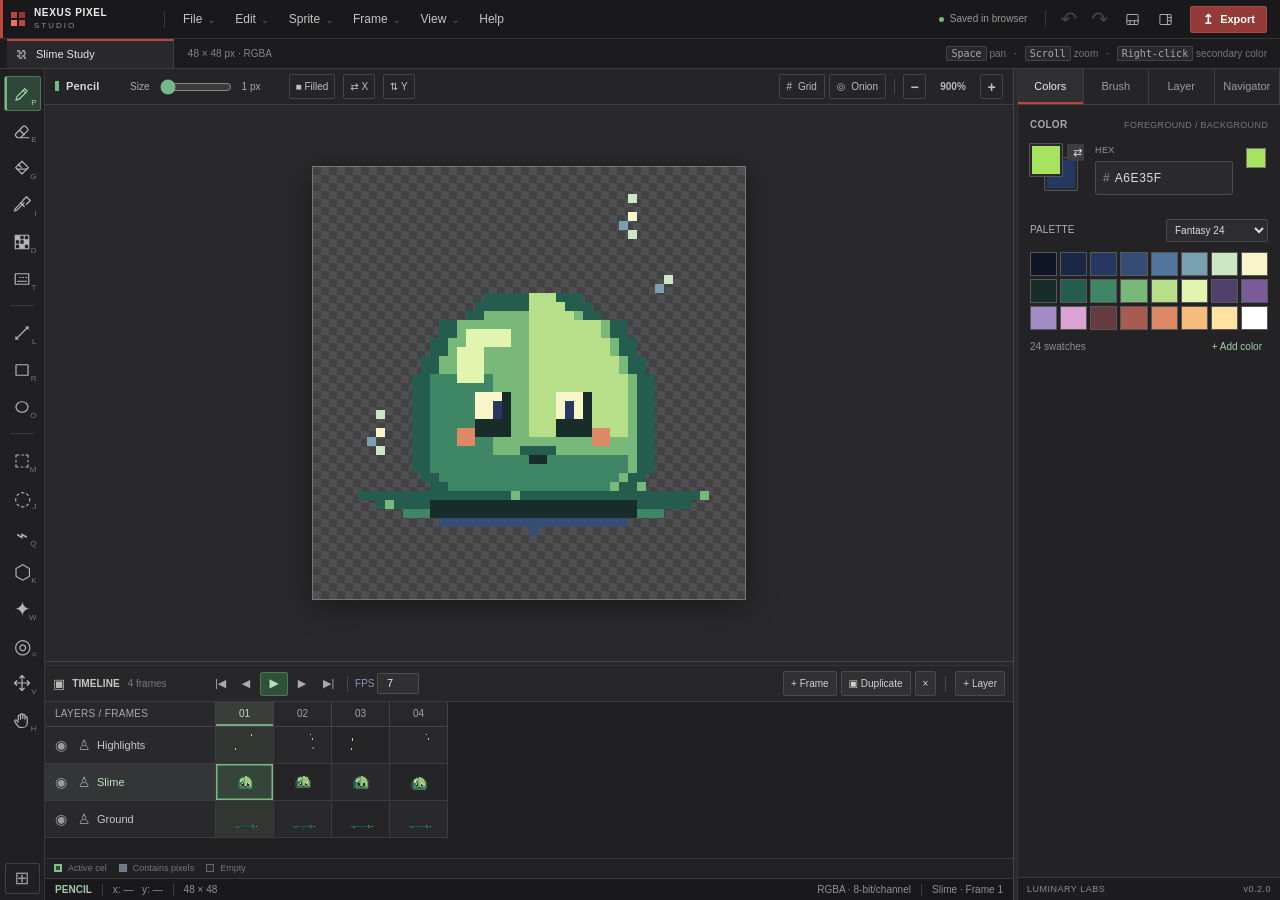
==== commit da29cf03: "SG-2: ship radial gradient, Bayer matrix and outline placement controls" ====
--- a/studio/index.html
+++ b/studio/index.html
@@ -132,14 +132,16 @@
     <div class="inspector-section sg2-brush-panel" id="dock-brush" role="tabpanel" aria-labelledby="tabBrush"><div class="section-heading">DRAWING OPTIONS <span class="section-faint">SG-2</span></div><label>Brush shape<select id="sg2BrushShape"><option value="square">Square</option><option value="circle">Circle</option><option value="custom">Custom brush</option></select></label><div class="sg2-preset-row" aria-label="Brush size presets"><button data-sg2-preset="1">1px</button><button data-sg2-preset="2">2px</button><button data-sg2-preset="4">4px</button><button data-sg2-preset="8">8px</button><button data-sg2-preset="16">16px</button></div><button id="sg2PixelPerfect" class="sg2-option" aria-pressed="true">Pixel-perfect pencil</button><button id="sg2Pressure" class="sg2-option" aria-pressed="true">Pen pressure → size</button><label>Dither coverage<select id="sg2DitherPattern"><option value="checker">Checker · 50%</option><option value="bayer25">Bayer · 25%</option><option value="bayer50">Bayer · 50%</option><option value="bayer75">Bayer · 75%</option></select></label><div class="section-heading sg2-fx-heading">PIXEL ADJUSTMENTS</div><p class="sg2-hint">Affects visible pixels in active cel, within selection. Undo available.</p><button class="sg2-option" id="sg2Invert">Invert colors</button><button class="sg2-option" id="sg2Replace">Replace secondary → primary</button><div class="section-heading sg2-fx-heading">CUSTOM BRUSH / GRADIENT</div>
       <div class="sg2-operations"><button class="sg2-option" id="sg2CaptureBrush" title="Capture current selected visible pixels as a reusable brush">Capture brush</button><button class="sg2-option" id="sg2ResetBrush">Clear brush</button></div>
       <label>Custom brush ink<select id="sg2BrushInk"><option value="image">Original colors</option><option value="tint">Foreground tint</option></select></label>
-      <label>Gradient mode<select id="sg2GradientMode"><option value="smooth">Smooth RGBA</option><option value="dither">Pixel-dithered</option></select></label>
-      <p class="sg2-hint">Use Gradient tool (T): drag from foreground to background. Custom brush captures opaque pixels (maximum 64×64).</p>
+      <label>Gradient mode<select id="sg2GradientMode"><option value="smooth">Smooth RGBA</option><option value="dither">Bayer 4×4</option><option value="dither2">Bayer 2×2</option><option value="dither8">Bayer 8×8</option></select></label>
+      <label>Gradient geometry<select id="sg2GradientType"><option value="linear">Linear</option><option value="radial">Radial</option></select></label>
+      <p class="sg2-hint">Gradient (T): drag from foreground to background (or radial center to edge). Custom brush captures visible pixels, up to 64×64.</p>
       <div class="section-heading sg2-fx-heading">COLOR &amp; OUTLINE</div>
       <label>Hue shift <output id="sg2HueValue">0</output><input id="sg2Hue" type="range" min="-180" max="180" value="0"/></label>
       <label>Saturation <output id="sg2SaturationValue">0</output><input id="sg2Saturation" type="range" min="-100" max="100" value="0"/></label>
       <label>Brightness <output id="sg2ValueValue">0</output><input id="sg2Value" type="range" min="-100" max="100" value="0"/></label>
       <button class="sg2-option" id="sg2ApplyHSV">Apply HSV to active cel</button>
       <label>Outline width<select id="sg2OutlineThickness"><option value="1">1 px</option><option value="2">2 px</option><option value="3">3 px</option></select></label>
+      <label>Outline placement<select id="sg2OutlinePlace"><option value="outside">Outside</option><option value="inside">Inside</option></select></label>
       <label><span>Diagonal neighbors</span><input id="sg2OutlineDiagonal" type="checkbox"/></label>
       <button class="sg2-option" id="sg2ApplyOutline">Outline with foreground color</button><div class="section-heading sg2-fx-heading">SELECTION &amp; TRANSFORM</div>
       <label>Combine<select id="sg2SelectMode" aria-label="Selection combination"><option value="replace">Replace</option><option value="add">Add</option><option value="subtract">Subtract</option><option value="intersect">Intersect</option></select></label>
